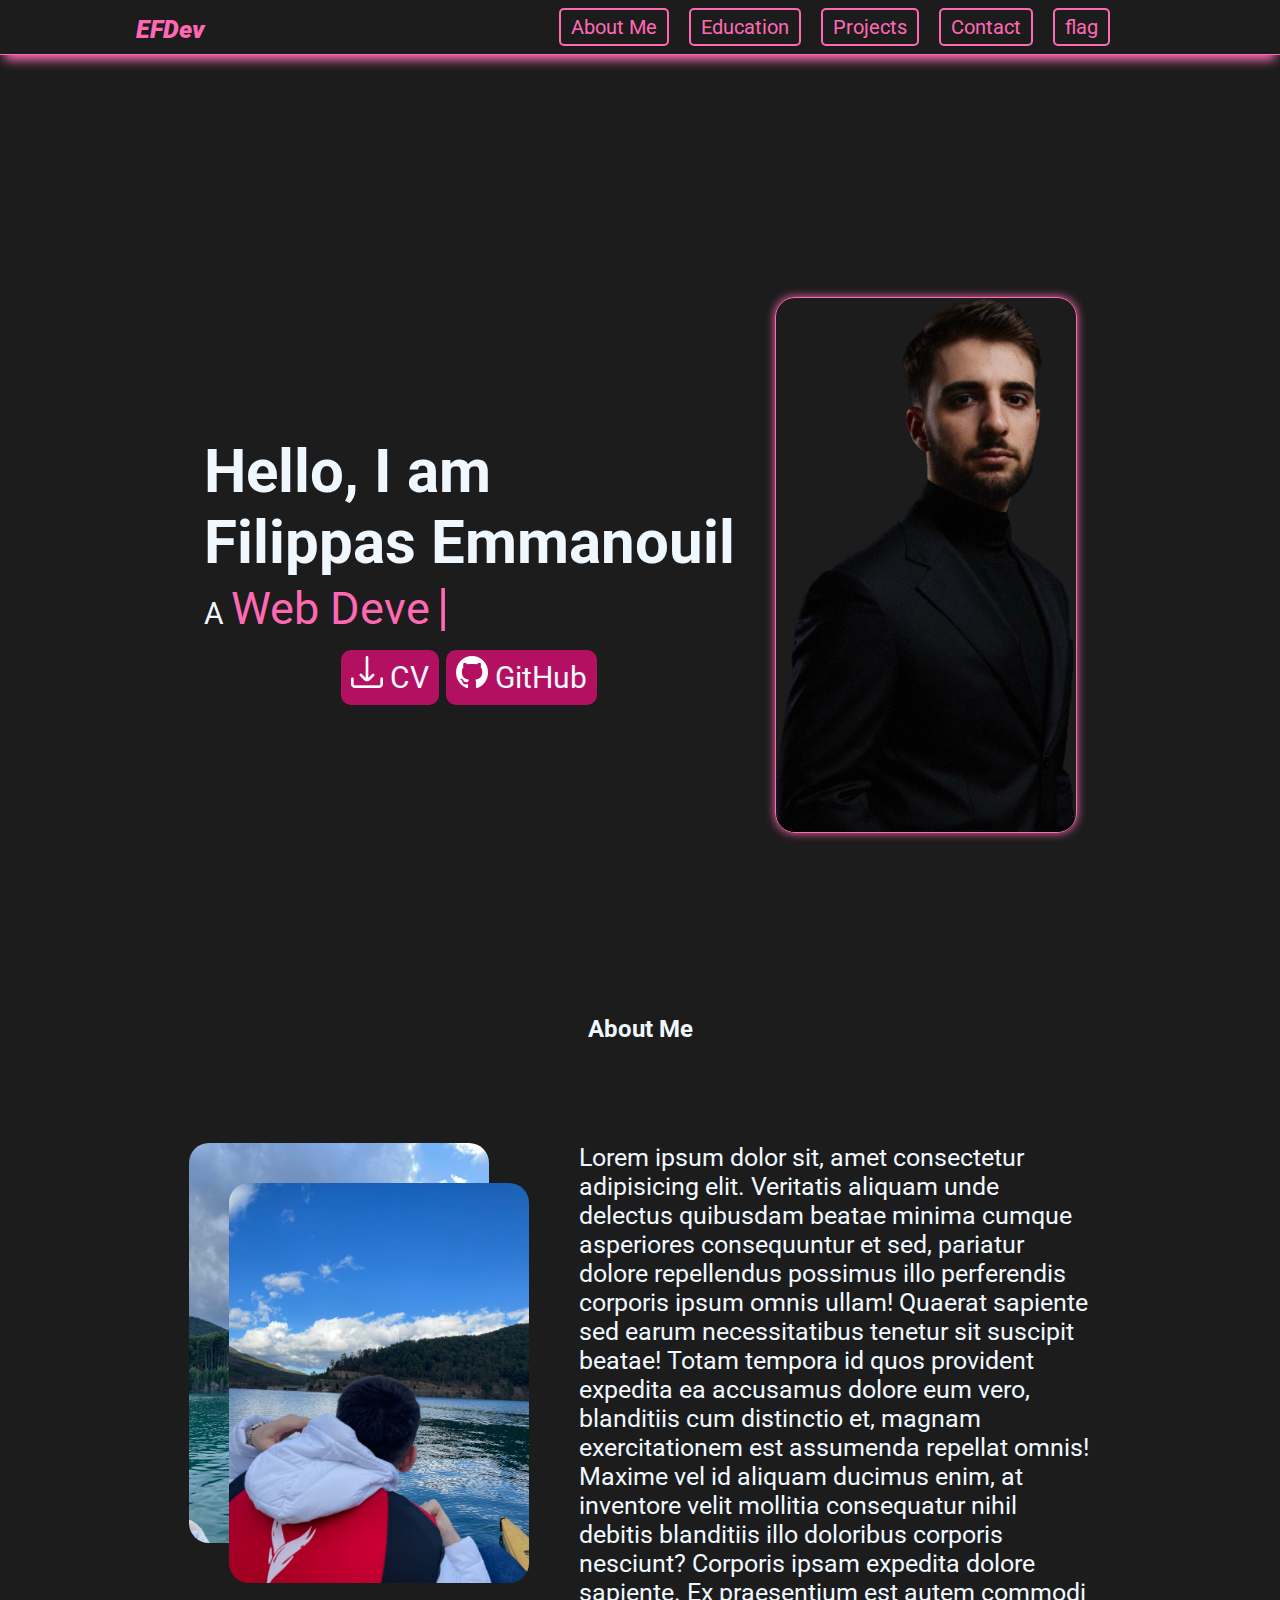
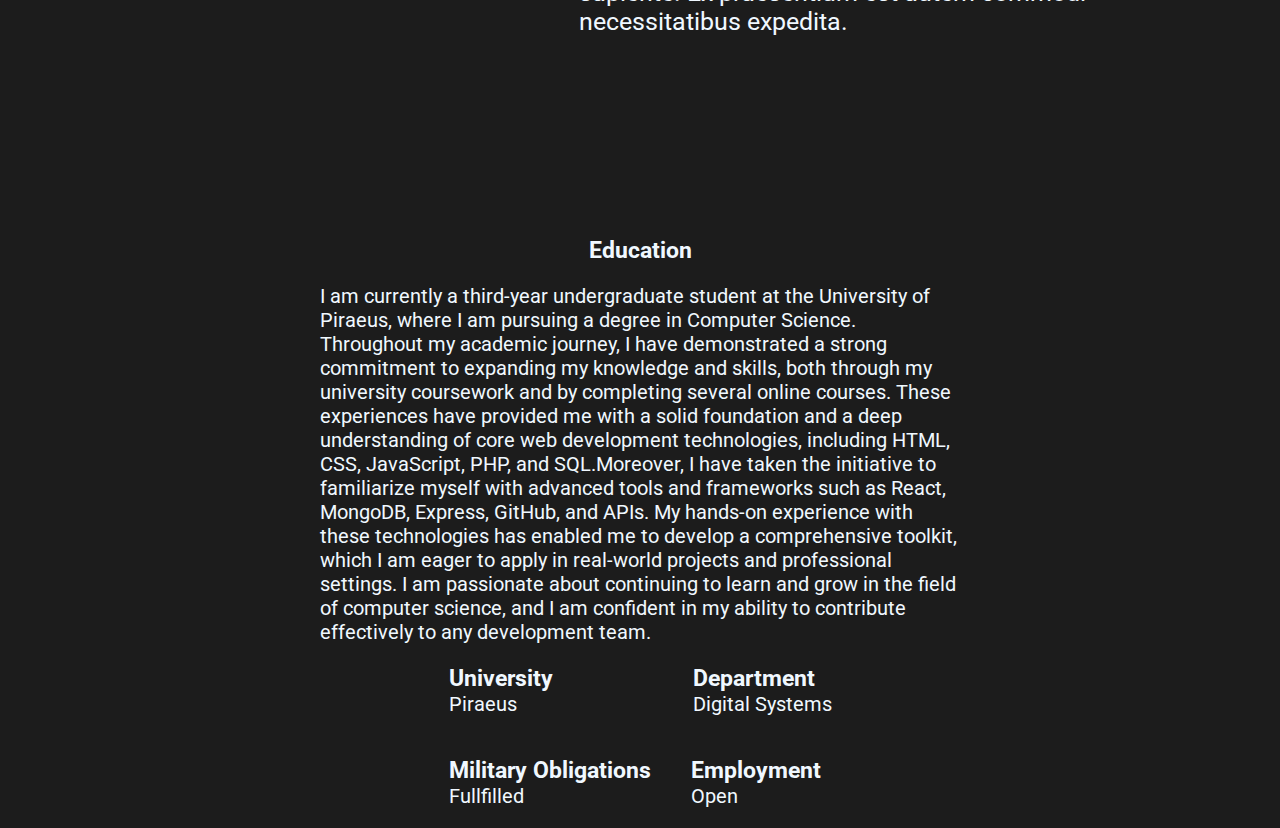
==== home.html @ 48829314 "Education area added" ====
<!DOCTYPE html>
<html lang="en">
<head>
    <meta charset="UTF-8">
    <meta name="viewport" content="width=device-width, initial-scale=1.0">
    <link rel="stylesheet" href="styles.css">
    <link rel="stylesheet" href="mediaqueries.css">
    <title>Document</title>
    <link rel="preconnect" href="https://fonts.googleapis.com">
    <link rel="preconnect" href="https://fonts.gstatic.com" crossorigin>
    <link href="https://fonts.googleapis.com/css2?family=Roboto:ital,wght@0,100;0,300;0,400;0,500;0,700;0,900;1,100;1,300;1,400;1,500;1,700;1,900&display=swap" rel="stylesheet">
  
</head>
<body>
    <nav>
        <div class="desktopNav">
            <div class="logo">
                <a href=""><i>EFDev</i></a>
            </div>
            <div class="navLinks">
                <ul>
                    <li><a href="">About Me</a></li>
                    <li><a href="">Education</a></li>
                    <li><a href="">Projects</a></li>
                    <li><a href="">Contact</a></li>
                    <li><a href="">flag</a></li>
                </ul>
            </div>
        </div>
    </nav>

    <div class="hero">
        <div class="heroContainer">
            <div class="heroText">
                <div class="herotypwritter">
                    <div class="typewriterContainer">
                        <h1>
                            <span id="greet">Hello, I am</span><br>
                            <span id="lastName">Filippas Emmanouil</span>
                        </h1>
                        <div class="typewriter">
                            <span id="fixed-letter">A </span><span id="text"></span>
                            <span id="cursor">|</span>
                        </div>
                    </div>

                    <div class="heroButtons">
                        <a class="hoverlink" href=""><span id="set"><img src="Assets/download.png" alt=""> CV</span></a>
                        <a class="hoverlink" href=""><span id="set"><img id="git" src="Assets/github.256x249.png" alt=""> GitHub</span></a>
                   </div>
                     
                </div>
            </div>
            <img id="heroImage" src="Assets/test.png" alt="">
        </div>
    </div>

    <div class="about">
        <div class="aboutContainer">
            <h2>About Me</h2>
            <div class="aboutContent">
                <div class="aboutImages">
                    <img id="background" src="Assets/background.JPEG" alt="">
                    <img id="profile" src="Assets/profilepic.JPEG" alt="">
                </div>
                <div class="aboutText">
                    <p id="abttxt">Lorem ipsum dolor sit, amet consectetur adipisicing elit. Veritatis aliquam unde delectus quibusdam beatae minima cumque asperiores consequuntur et sed, pariatur dolore repellendus possimus illo perferendis corporis ipsum omnis ullam!
                    Quaerat sapiente sed earum necessitatibus tenetur sit suscipit beatae! Totam tempora id quos provident expedita ea accusamus dolore eum vero, blanditiis cum distinctio et, magnam exercitationem est assumenda repellat omnis!
                    Maxime vel id aliquam ducimus enim, at inventore velit mollitia consequatur nihil debitis blanditiis illo doloribus corporis nesciunt? Corporis ipsam expedita dolore sapiente. Ex praesentium est autem commodi necessitatibus expedita.</p>
                </div>
            </div>
            
        </div>
    </div>

    <div class="education">
        
        <div class="educationWrapper">
            <h3>Education</h3>
            <div class="educationText">
                <p>I am currently a third-year undergraduate student at the University of Piraeus, where I am pursuing a degree in Computer Science. Throughout my academic journey, I have demonstrated a strong commitment to expanding my knowledge and skills, both through my university coursework and by completing several online courses. These experiences have provided me with a solid foundation and a deep understanding of core web development technologies, including HTML, CSS, JavaScript, PHP, and SQL.Moreover, I have taken the initiative to familiarize myself with advanced tools and frameworks such as React, MongoDB, Express, GitHub, and APIs. My hands-on experience with these technologies has enabled me to develop a comprehensive toolkit, which I am eager to apply in real-world projects and professional settings. I am passionate about continuing to learn and grow in the field of computer science, and I am confident in my ability to contribute effectively to any development team.</p>
            </div>
            <div class="educationTldr">
                <div class="row">
                    <div class="eduBox uniBox"><h3>University</h3><p>Piraeus</p></div>
                    <div class="eduBox"><h3>Department</h3><p>Digital Systems</p></div>
                </div>
                <div class="row">
                    <div class="eduBox"><h3>Military Obligations</h3><p>Fullfilled</p></div>
                    <div class="eduBox"><h3>Employment</h3><p>Open</p></div>
                </div>
            </div>
        </div>
    </div>

    <script src="script.js"></script>
</body>
</html>
---- styles.css ----
* {
    margin: 0;
    padding: 0;
}

html {
    scroll-behavior: smooth;
    overflow-x: hidden
}

body{
    font-family: "Roboto", sans-serif;
    background-color: #1C1C1C    ;
    
}


.desktopNav{
    display: flex;
    padding: 10px;
    margin-top: 5px;
    border-bottom: solid 1px #FF69B4;
    box-shadow: 0 10px 10px -5px #FF69B4;
}

.logo{
    margin-left: 10%;
}
.logo a {
    color: #FF69B4;
    font-size: 25px;
    font-weight: 900;
}

.navLinks{
    margin-left: auto;
    margin-right: 150px;
}
.navLinks ul {
    display: flex;
    flex-direction: row;
    list-style-type: none   ;
}

a {
    text-decoration: none;
}

.navLinks ul li a {
    background: none;
    border: 2px solid #FF69B4;
    margin: 10px;
    padding: 5px 10px;
    cursor: pointer;
    transition: color 0.4s linear;
    position: relative;
    color: #FF69B4;
    font-size: 20px;
    border-radius: 5px;
}

.navLinks ul li a:hover {
    color: #1C1C1C ;
}

.navLinks ul li a::before {
    content: "";
    position: absolute;
    left: 0;
    top: 0;
    width: 100%;
    height: 100%;
    background: #FF69B4 ;
    z-index: -1;
    transition: transform 0.5s;
    transform-origin: 0 0;
    transition-timing-function: cubic-bezier(0.5, 1.6,0.4,0.7);
}


.navLinks ul li a::before{
    transform: scaleX(0);
}

.navLinks ul li a:hover::before{
    transform: scaleX(1);
}

#logo {
    width: 50px;
}


.heroText{
    display: flex;
    flex-wrap: wrap;
}

#text{
    color: #FF69B4;
    font-size: 45px;
}

.herotypwritter{
    color: aliceblue;
    font-size: 30px;
    display: flex;
    flex-direction: column;
    justify-content: center;
    align-items: center;
    flex-wrap: flex;
}

#cursor {
    display: inline-block;
    width: 10px;
    color: #FF69B4;
    font-size: 50px;
    animation: blink 1s step-end infinite;
}

@keyframes blink {
    from, to {
        visibility: visible;
    }
    50% {
        visibility: hidden;
    }
}

.hero{
    width: 100%;
    display: flex;
    flex-wrap: wrap;
    align-items: center;
    justify-content: center;
    margin-top: 60px;
    min-height: 100vh;
}

.heroContainer{
    display: flex;
    align-items: center;
    justify-content: center;
    
}

#heroImage{
    width: 20%;
    margin-left: 40px;
    border: 1px solid #FF69B4;
    border-radius: 20px;
    box-shadow: 0px 0px 10px #FF69B4;
    min-width: 300px;
}


.heroButtons{
    margin-top: 20px;
}

.hoverlink {
    background-color: #b41062;
    color: aliceblue;
    padding: 10px;
    border-radius: 10px;
    transition: all 0.7s ease;
}

.hoverlink:hover{
    background-color: #b94780;
}




#git {
    width: 32px;
}


.aboutImages img{
    width: 300px;
    border-radius: 20px;
}

.aboutImages{
    position: relative;
    float: left;
    width: 350px;
}

#background{
    position: absolute;
}

#profile{
    position: absolute;   
    top: 40px;
    left: 40px;
}

.about{
    margin-bottom: 200px;
}

.aboutContainer{
    display: flex;
    flex-direction: column;
    justify-content: center;
    align-items: center;
    color: aliceblue;
}

.aboutContent{
    display: flex;
    flex-wrap: wrap;
    justify-content: center;
    margin-top: 100px;
}

.aboutText{
    width: 40%;
    margin-left: 40px;
}

#abttxt {
    font-size: 25px;
}

.education {
    display: flex;
    justify-content: center;
    align-items: center;
}
.educationWrapper {
    display: flex;
    justify-content: center;
    align-items: center;
    flex-direction: column;
    width: 50%;
    font-size: 20px;
    color: aliceblue;
}

.educationTldr{
    
}

.row {
    display: flex;
    
}

.eduBox {
    margin: 20px;
}

.uniBox{
    margin-right: 120px;
}
.educationText{
    margin-top: 20px;
}
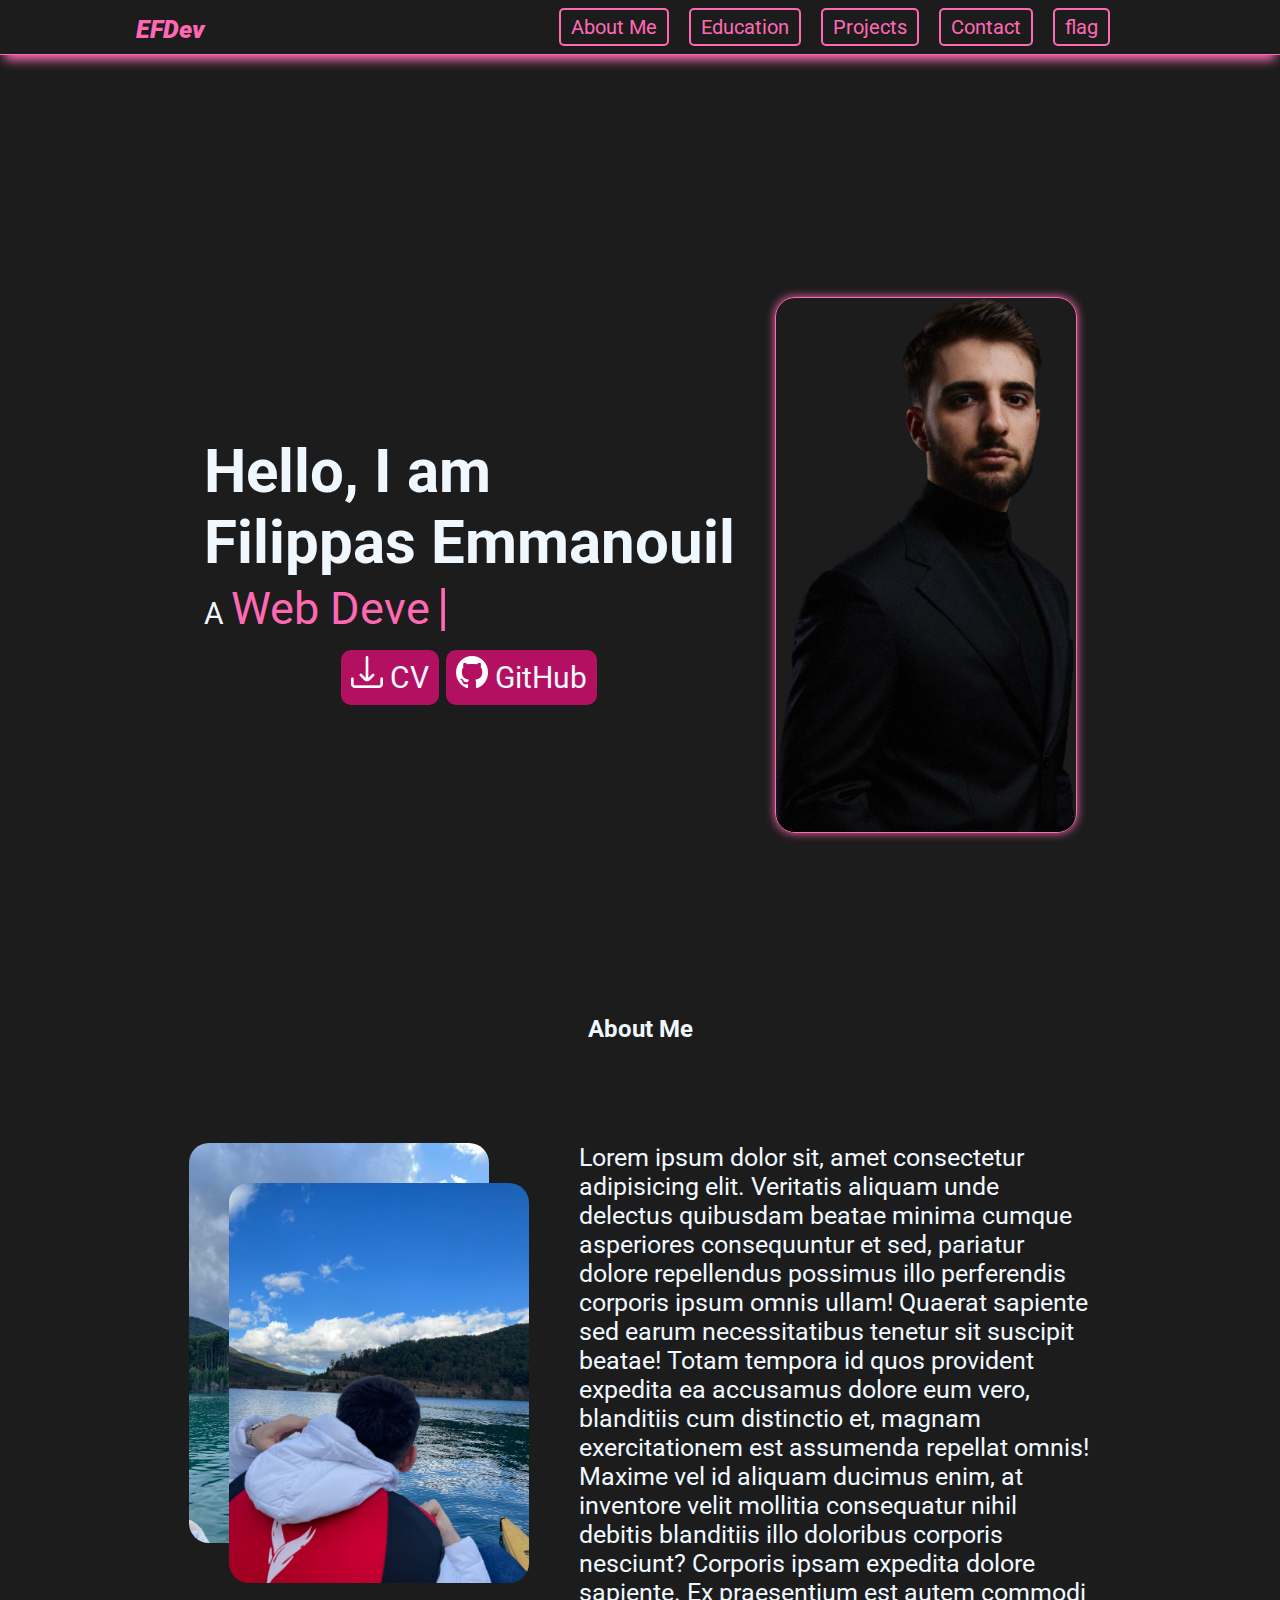
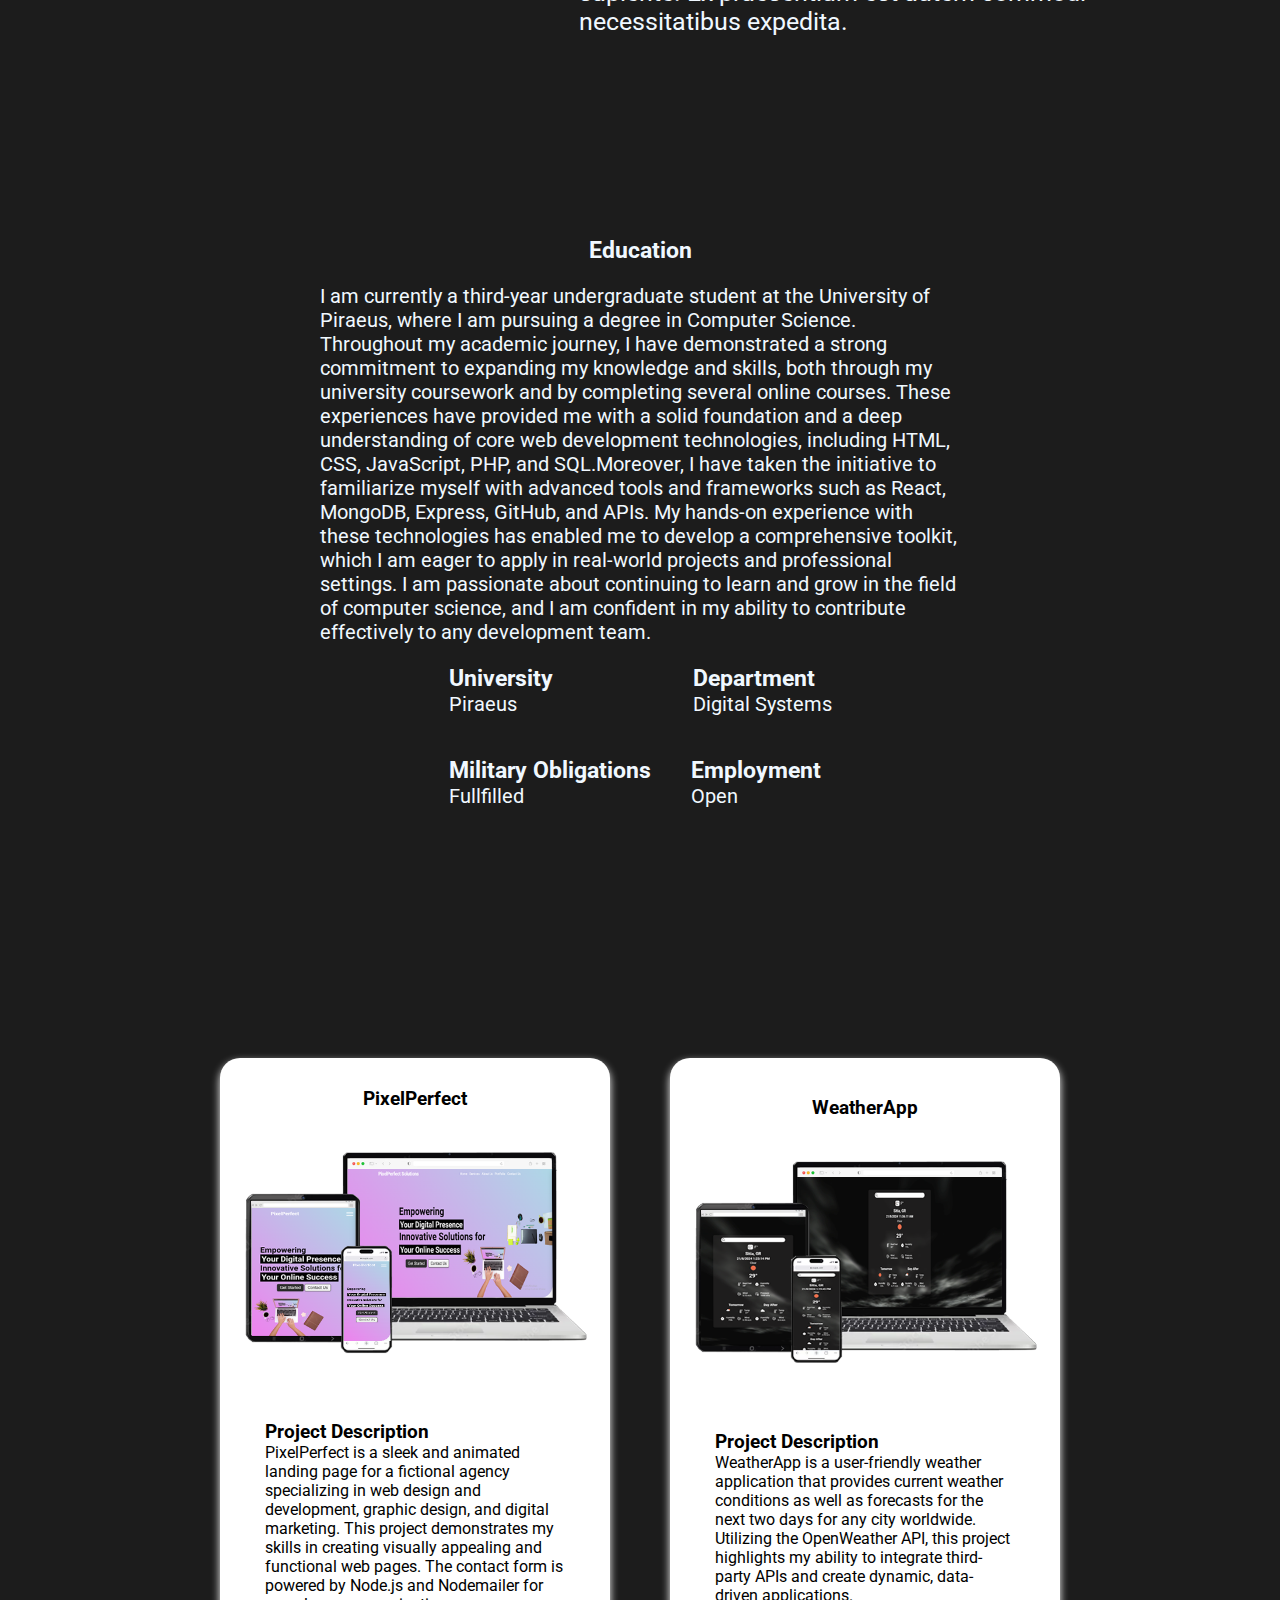
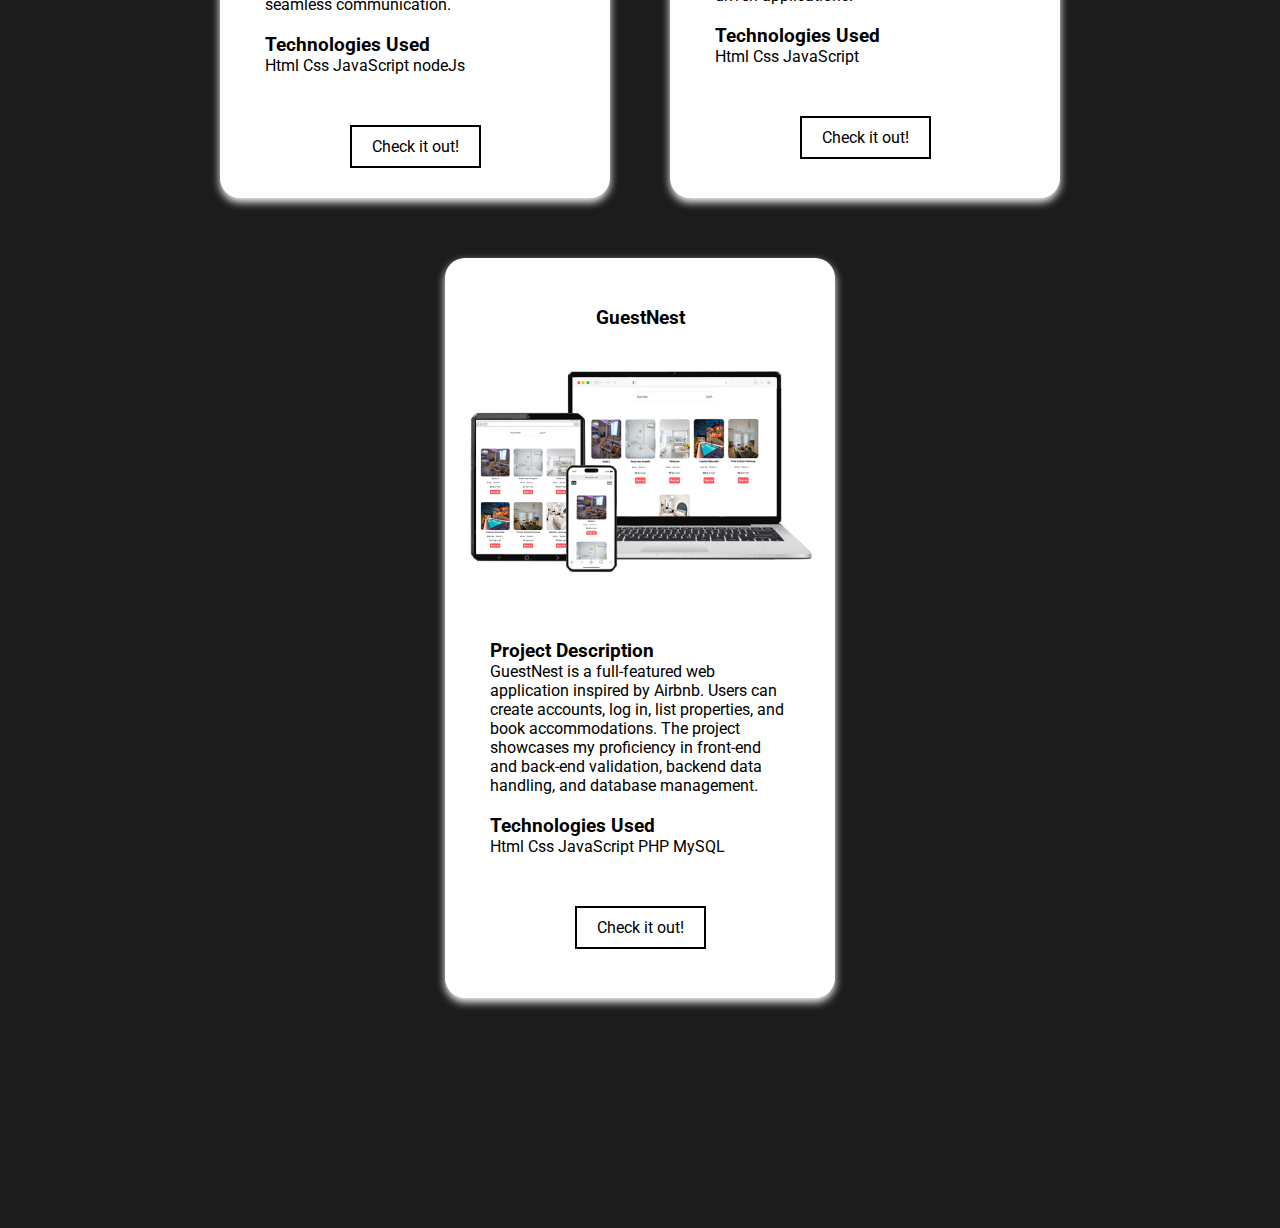
==== commit 73cd87e6: "Project Images added" ====
--- a/home.html
+++ b/home.html
@@ -93,6 +93,55 @@
         </div>
     </div>
 
+    <div class="projects">
+        <div class="projectsWrapper">
+            <div class="projectsBoxes">
+                <div class="projBox">
+                    <h3>PixelPerfect</h3>
+                    <img src="Assets/pixelPerfectTemp.png" alt="">
+                    <div class="projectsDescription">
+                        <div class="projDesc">
+                            <h3>Project Description</h3>
+                            <p>PixelPerfect is a sleek and animated landing page for a fictional agency specializing in web design and development, graphic design, and digital marketing. This project demonstrates my skills in creating visually appealing and functional web pages. The contact form is powered by Node.js and Nodemailer for seamless communication.</p></div>
+                        <div class="projTech">
+                            <h3>Technologies Used</h3>
+                            <p>Html Css JavaScript nodeJs</p>
+                        </div>
+                    </div>
+                    <a class="projectButton" href="">Check it out!</a>
+                </div>
+                <div class="projBox">
+                    <h3>WeatherApp</h3>
+                    <img src="Assets/weatherAppTemp.png" alt="">
+                    <div class="projectsDescription">
+                        <div class="projDesc">
+                            <h3>Project Description</h3>
+                            <p>WeatherApp is a user-friendly weather application that provides current weather conditions as well as forecasts for the next two days for any city worldwide. Utilizing the OpenWeather API, this project highlights my ability to integrate third-party APIs and create dynamic, data-driven applications.</p></div>
+                        <div class="projTech">
+                            <h3>Technologies Used</h3>
+                            <p>Html Css JavaScript</p>
+                        </div>
+                    </div>
+                    <a class="projectButton" href="">Check it out!</a>
+                </div>
+                <div class="projBox">
+                    <h3>GuestNest</h3>
+                    <img src="Assets/guestNestMockup.png" alt="">
+                    <div class="projectsDescription">
+                        <div class="projDesc">
+                            <h3>Project Description</h3>
+                            <p>GuestNest is a full-featured web application inspired by Airbnb. Users can create accounts, log in, list properties, and book accommodations. The project showcases my proficiency in front-end and back-end validation, backend data handling, and database management.</p></div>
+                        <div class="projTech">
+                            <h3>Technologies Used</h3>
+                            <p>Html Css JavaScript PHP MySQL</p>
+                        </div>
+                    </div>
+                    <a class="projectButton" href="http://filippas.works/index.php">Check it out!</a>
+                </div>
+            </div>
+        </div>
+    </div>
+
     <script src="script.js"></script>
 </body>
 </html>
--- a/styles.css
+++ b/styles.css
@@ -249,7 +249,7 @@
 
 .row {
     display: flex;
-    
+    flex-wrap: wrap;
 }
 
 .eduBox {
@@ -261,4 +261,77 @@
 }
 .educationText{
     margin-top: 20px;
-}+}
+
+.projects{
+    margin: 200px 0;
+}
+
+.projectsBoxes{
+    display: flex;
+    justify-content: center;
+    align-items: center;
+    flex-wrap: wrap;
+}
+
+.projBox img{
+    width: 350px;
+}
+
+.projBox {
+    display: flex;
+    flex-direction: column;
+    justify-content: center;
+    align-items: center;
+    margin: 30px;
+    padding: 20px;
+    background-color: white;
+    border-radius: 20px;
+    box-shadow: 0px 4px 8px 0px white;
+    min-height: 700px;
+}
+
+.projDesc{
+    margin: 20px 0;
+    width: 300px;
+}
+.projTech{
+    margin: 20px 0;
+    margin-bottom: 50px;
+}
+
+
+.projectButton {
+    position: relative;
+    display: inline-block;
+    padding: 10px 20px;
+    color: #000; 
+    background-color: transparent; 
+    border: 2px solid #000; 
+    overflow: hidden;
+    text-decoration: none;
+    transition: color 0.4s ease-out;
+    z-index: 0; 
+}
+
+.projectButton::before {
+    content: '';
+    position: absolute;
+    top: 0;
+    left: 0;
+    width: 100%;
+    height: 100%;
+    background-color: #000; 
+    z-index: -1; 
+    transform: scaleX(0);
+    transform-origin: left;
+    transition: transform 0.4s ease-out;
+}
+
+.projectButton:hover {
+    color: #fff; 
+}
+
+.projectButton:hover::before {
+    transform: scaleX(1); 
+}
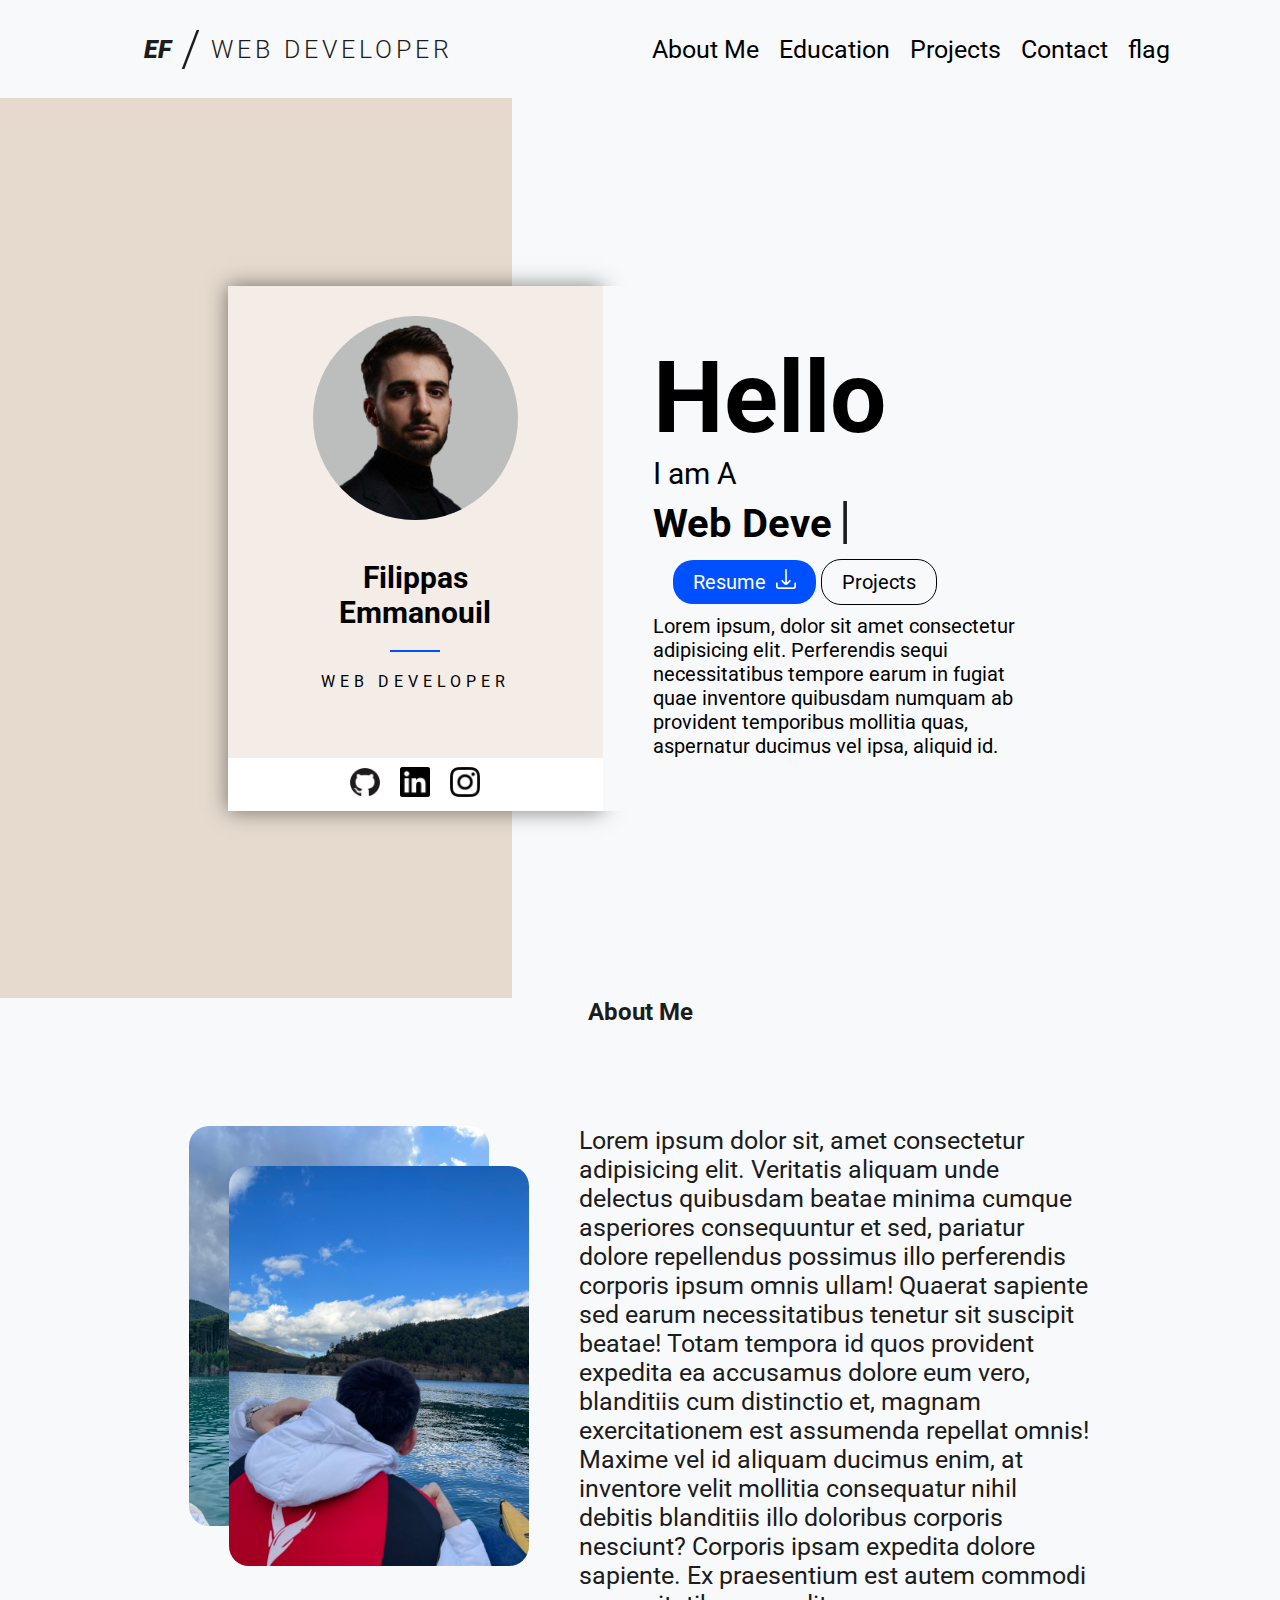
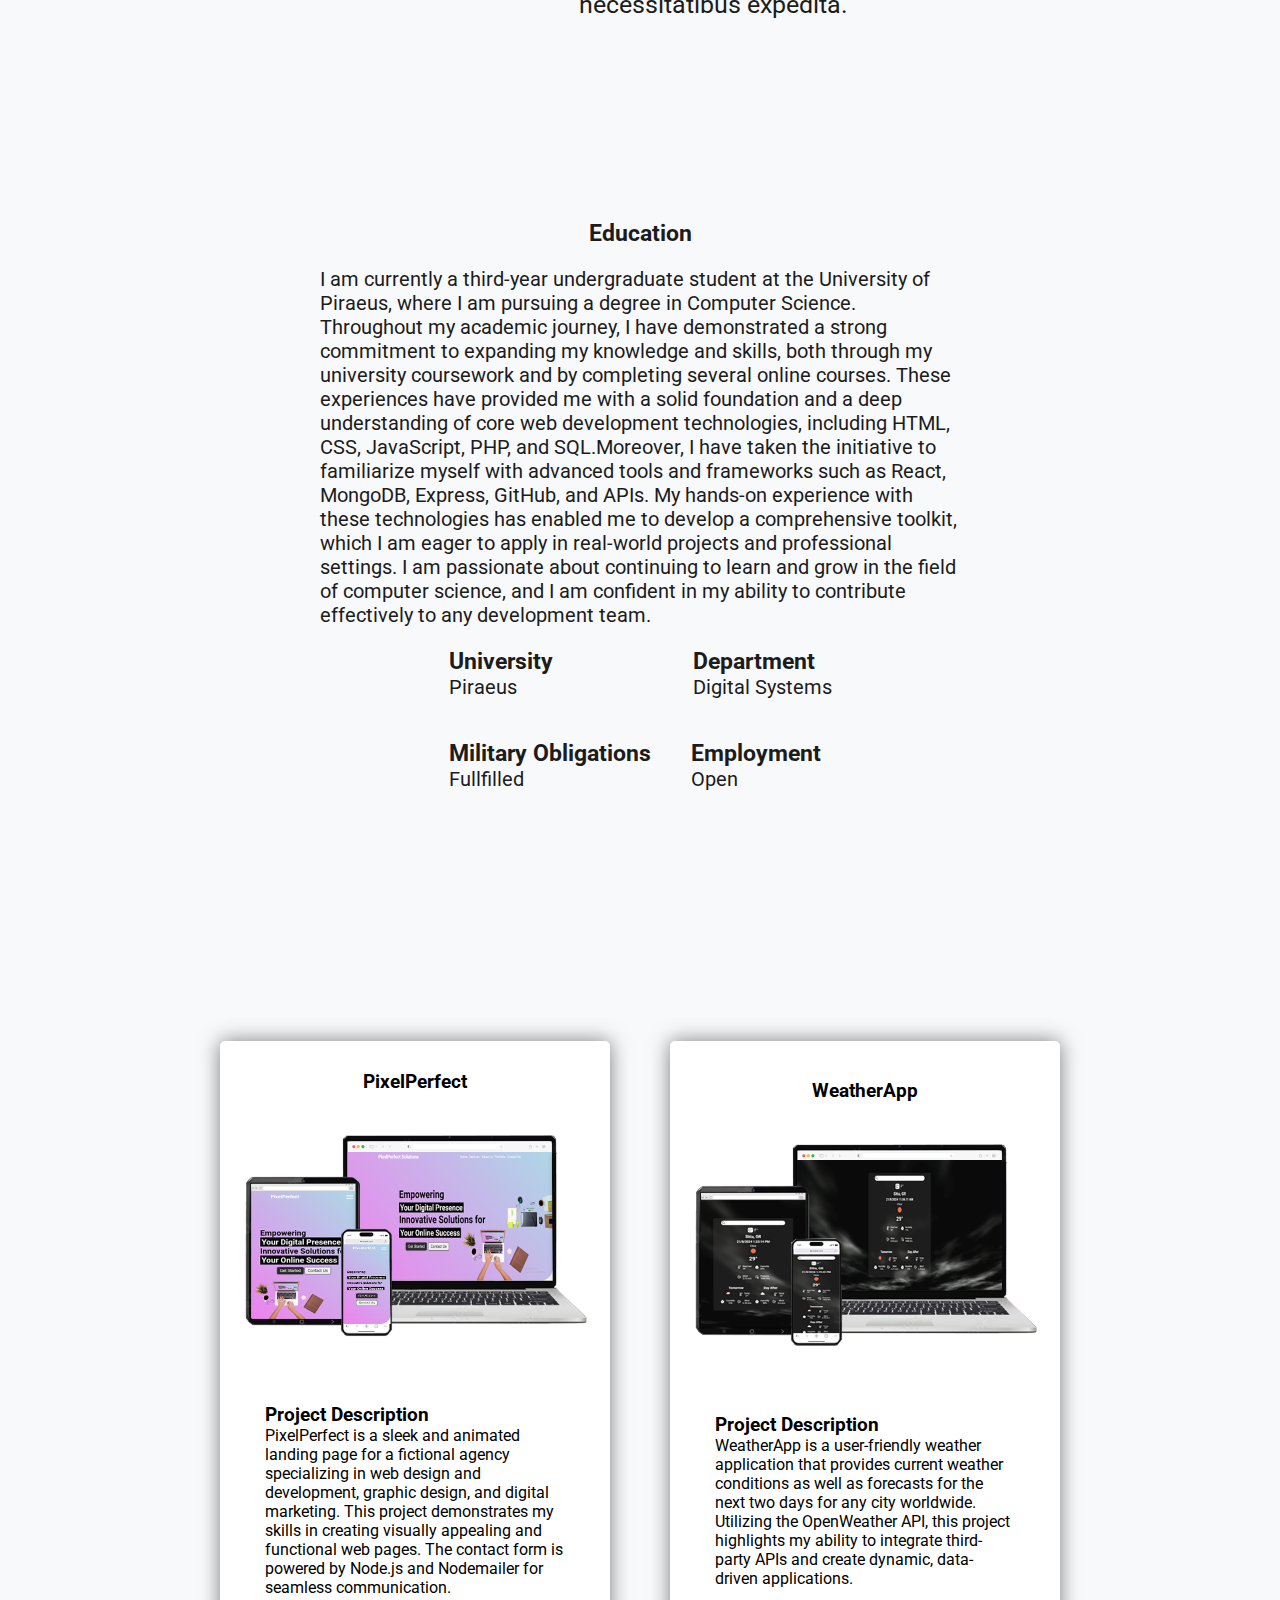
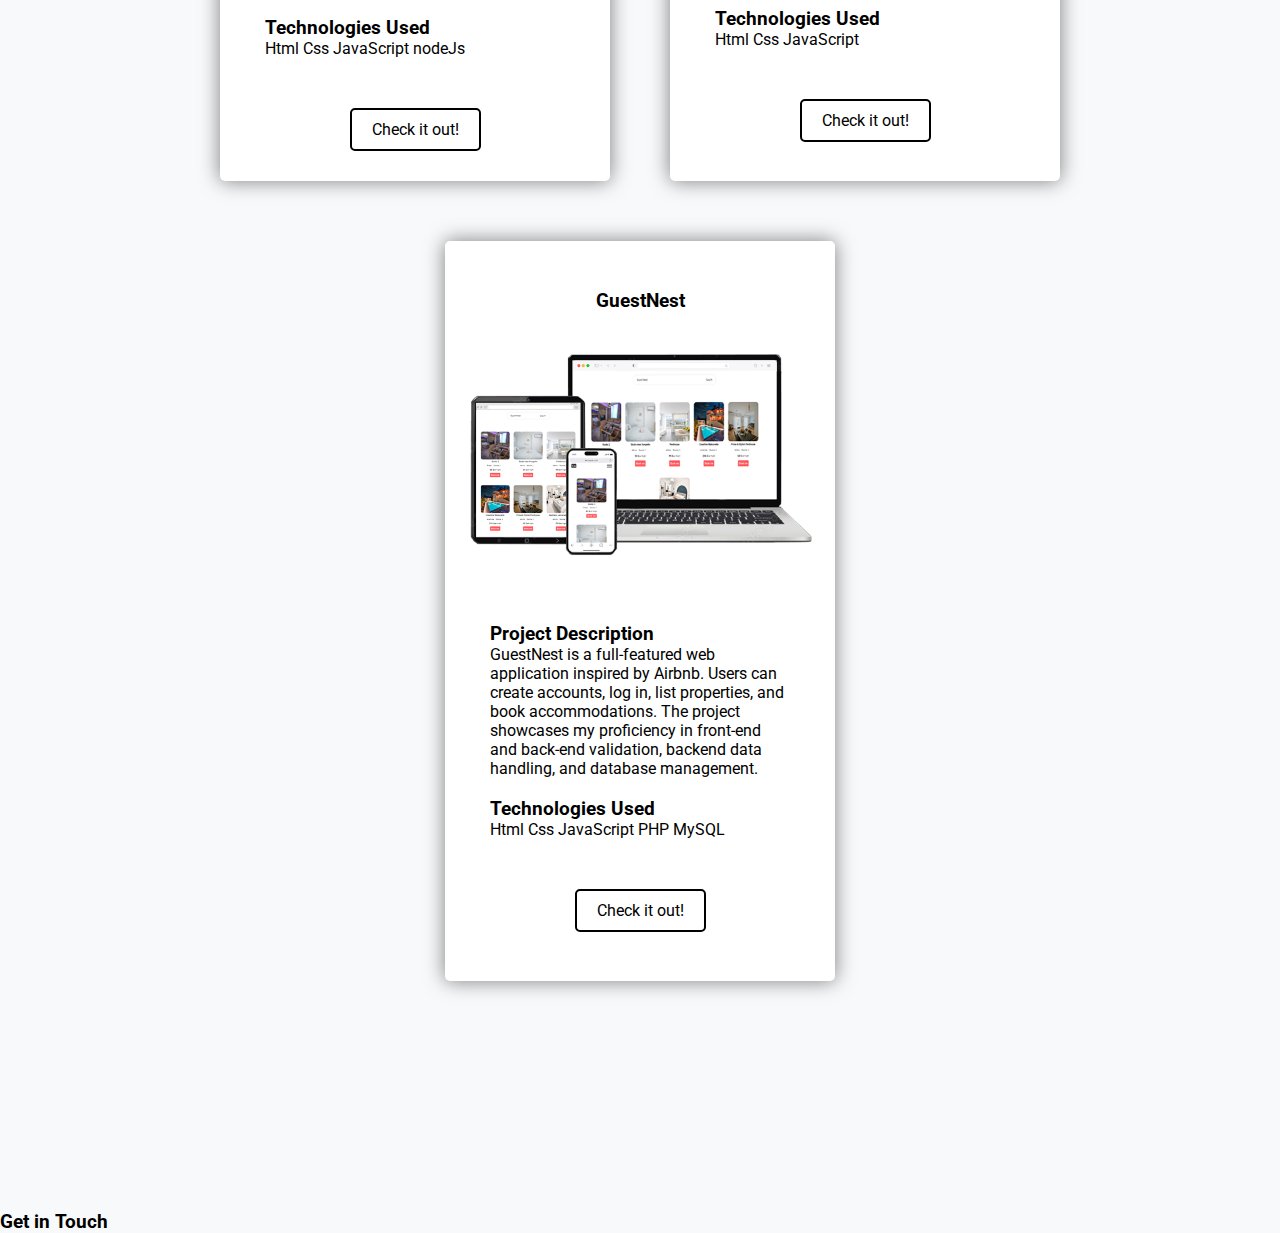
==== commit 28942cb2: "hero section redone" ====
--- a/home.html
+++ b/home.html
@@ -12,47 +12,57 @@
   
 </head>
 <body>
-    <nav>
+    <nav id="nav">
         <div class="desktopNav">
             <div class="logo">
-                <a href=""><i>EFDev</i></a>
-            </div>
-            <div class="navLinks">
-                <ul>
-                    <li><a href="">About Me</a></li>
-                    <li><a href="">Education</a></li>
-                    <li><a href="">Projects</a></li>
-                    <li><a href="">Contact</a></li>
-                    <li><a href="">flag</a></li>
-                </ul>
+                <a href=""><i>EF</i> <span id="slash">/</span> <SPAN id="subTitle">WEB DEVELOPER</SPAN></a>
+                <div class="navLinks">
+                    <ul>
+                        <li><a href="">About Me</a></li>
+                        <li><a href="">Education</a></li>
+                        <li><a href="">Projects</a></li>
+                        <li><a href="">Contact</a></li>
+                        <li><a href="">flag</a></li>
+                    </ul>
+                </div>
             </div>
         </div>
     </nav>
 
     <div class="hero">
-        <div class="heroContainer">
-            <div class="heroText">
-                <div class="herotypwritter">
-                    <div class="typewriterContainer">
-                        <h1>
-                            <span id="greet">Hello, I am</span><br>
-                            <span id="lastName">Filippas Emmanouil</span>
-                        </h1>
-                        <div class="typewriter">
-                            <span id="fixed-letter">A </span><span id="text"></span>
-                            <span id="cursor">|</span>
+        <div class="heroWrapper">
+            <div class="heroCard">
+                <div class="heroIntro">
+                    <img src="Assets/test.png" alt="">
+                    <h3>Filippas <br>Emmanouil</h3>
+                    <span id="line"></span>
+                    <p>WEB DEVELOPER</p>
+                    <div class="socials">
+                        <a href=""><img id="socialImg" src="Assets/github.256x244.png" alt=""></a>
+                        <a href=""><img id="socialImg" src="Assets/social-linkedin.256x256.png" alt=""></a>
+                        <a href=""><img id="socialImg" src="Assets/instagram-fill.256x256.png" alt=""></a>
+                    </div>
+                </div>
+                <div class="heroMain">
+                    <h1>Hello</h1>
+                    <div class="herotypwritter">
+                        <div class="typewriterContainer">
+                            <div class="typewriter">
+                                <span>I am A</span>
+                                <br>
+                                <span id="text"></span>
+                                <span id="cursor">|</span>
+                            </div>
+                            <div class="heroBtn">
+                                <a href="">Resume <img src="Assets/download.png" alt=""></a>
+                                <a href="">Projects</a>
+                            </div>
+                            <p>Lorem ipsum, dolor sit amet consectetur adipisicing elit. Perferendis sequi necessitatibus tempore earum in fugiat quae inventore quibusdam numquam ab provident temporibus mollitia quas, aspernatur ducimus vel ipsa, aliquid id.</p>
                         </div>
-                    </div>
-
-                    <div class="heroButtons">
-                        <a class="hoverlink" href=""><span id="set"><img src="Assets/download.png" alt=""> CV</span></a>
-                        <a class="hoverlink" href=""><span id="set"><img id="git" src="Assets/github.256x249.png" alt=""> GitHub</span></a>
-                   </div>
-                     
                 </div>
             </div>
-            <img id="heroImage" src="Assets/test.png" alt="">
         </div>
+    </div>
     </div>
 
     <div class="about">
@@ -142,6 +152,20 @@
         </div>
     </div>
 
+    <div class="contact">
+        <div class="contactWrapper">
+            <div class="contactArea">
+                <h3>Get in Touch</h3>
+                <form action="">
+
+                </form>
+
+                <div class="contactInfo"></div>
+            </div>
+        </div>
+    </div>
+
+
     <script src="script.js"></script>
 </body>
 </html>
--- a/styles.css
+++ b/styles.css
@@ -10,111 +10,233 @@
 
 body{
     font-family: "Roboto", sans-serif;
-    background-color: #1C1C1C    ;
-    
-}
-
+    background-color:  #f8f9fa;
+    
+}
+
+
+#slash{
+    font-size: 50px;
+    margin: 0 10px;
+    font-weight: 300;
+}
+
+#subTitle{
+    font-weight: 300;
+    letter-spacing: 4px;
+}
 
 .desktopNav{
     display: flex;
-    padding: 10px;
-    margin-top: 5px;
-    border-bottom: solid 1px #FF69B4;
-    box-shadow: 0 10px 10px -5px #FF69B4;
+    padding: 20px;
+    
+    box-shadow: 0px 2px 4px rgba(0, 0, 0, 0.1);
 }
 
 .logo{
     margin-left: 10%;
-}
+    display: flex;
+    width: 100%;
+}
+
+
 .logo a {
-    color: #FF69B4;
+    color: #1C1C1C;
     font-size: 25px;
     font-weight: 900;
-}
-
-.navLinks{
-    margin-left: auto;
-    margin-right: 150px;
-}
-.navLinks ul {
-    display: flex;
-    flex-direction: row;
-    list-style-type: none   ;
-}
+    display: flex;
+    align-items: center;
+}
+
+
 
 a {
     text-decoration: none;
 }
 
-.navLinks ul li a {
-    background: none;
-    border: 2px solid #FF69B4;
-    margin: 10px;
-    padding: 5px 10px;
-    cursor: pointer;
-    transition: color 0.4s linear;
+.navLinks{
+    display: flex;
+    align-items: center;
+    margin-left: auto;
+}
+
+.navLinks ul {
+    display: flex;
+    list-style-type: none;
+    margin-right: 70px;
+}
+
+.navLinks a {
     position: relative;
-    color: #FF69B4;
-    font-size: 20px;
-    border-radius: 5px;
-}
-
-.navLinks ul li a:hover {
-    color: #1C1C1C ;
-}
-
-.navLinks ul li a::before {
-    content: "";
+    text-decoration: none; 
+    color: black; 
+    margin-right: 20px;
+    font-size: 25px;
+    font-weight: 400;
+}
+
+.navLinks a::after {
+    content: ''; 
     position: absolute;
     left: 0;
-    top: 0;
-    width: 100%;
-    height: 100%;
-    background: #FF69B4 ;
-    z-index: -1;
-    transition: transform 0.5s;
-    transform-origin: 0 0;
-    transition-timing-function: cubic-bezier(0.5, 1.6,0.4,0.7);
-}
-
-
-.navLinks ul li a::before{
-    transform: scaleX(0);
-}
-
-.navLinks ul li a:hover::before{
-    transform: scaleX(1);
-}
+    bottom: 0;
+    width: 0; 
+    height: 2px; 
+    background-color: black; 
+    transition: width 0.3s ease-out; 
+    
+}
+
+.navLinks a:hover::after {
+    width: 100%; 
+    
+}
+
 
 #logo {
     width: 50px;
 }
 
-
-.heroText{
-    display: flex;
-    flex-wrap: wrap;
-}
-
+.heroWrapper{
+    display: flex;
+    justify-content: center;
+    align-items: center;
+    background: linear-gradient(90deg, #e6dace 40%, #f8f9fa 40%);
+    min-height: 500px;
+    height: 100vh;
+}
+
+.heroCard{
+    display: flex;
+    width: 100%;
+    align-items: center;
+    justify-content: center;
+    
+}
+
+.heroIntro{
+    display: flex;
+    flex-direction: column;
+    justify-content: center;
+    align-items: center;
+    background-color:#f4ece6 ;
+    min-width: 300px;
+    width: 375px;
+    height: 525px;
+    box-shadow: 0 0 20px rgba(0, 0, 0, 0.5);
+}
+
+.heroIntro img{
+    width: 205px;
+    background-color: #bcbdbd;
+    border-radius: 200px;
+    margin-bottom: 40px;
+    margin-top: 30px;
+}
+.heroIntro h3{
+    font-size: 30px;
+    text-align: center;
+}
+
+.heroIntro p {
+    letter-spacing: 5px;
+}
+.heroMain{
+    display: flex;
+    flex-direction: column;
+    justify-content: center;
+    min-width: 300px;
+    padding-left: 50px;
+    z-index: 100;
+    height: 525px;
+    background-color: #f8f9fa;
+}
+
+.heroMain h1 {
+    font-size: 100px;
+}
+#socialImg{
+    all: unset;
+    width: 30px;
+    margin: 0 10px;
+    
+}
+
+.heroBtn{
+    margin: 20px;
+}
+
+.heroBtn img {
+    width: 20px;
+    margin-left: 5px ;
+}
+
+.heroBtn a {
+    color: #000;
+    padding: 10px 20px;
+    border-radius: 20px;
+    border: solid black 1px;
+    transition: all 0.4s ease;
+    
+}
+
+.heroBtn a:nth-child(1) {
+    color: #fff;
+    background-color: #0050ff;
+    border: none;
+    
+}
+.heroBtn a:nth-child(1):hover {
+    background-color: #246aff;
+}
+.heroBtn a:nth-child(2):hover{
+    background-color:#ced4da ;
+}
+
+.socials a {
+    transition: all 0.4s ease;
+}
+.socials a:hover{
+    scale: 1.3;
+}
+.socials{
+    margin-top: auto;
+    background-color: #ffffff;
+    width: 100%;
+    height: 53px;
+    display: flex;
+    justify-content: center;
+    align-items: center;
+}
+
+#line {
+    background-color: #0050ff;
+    width: 50px;
+    height: 2px;
+    margin:  20px 0px;
+}
+
+.typewriter{
+    font-size: 30px;
+    
+}
+
+.typewriterContainer p {
+    width: 400px;
+}
 #text{
-    color: #FF69B4;
-    font-size: 45px;
+    font-size: 40px;
+    font-weight: 700;
 }
 
 .herotypwritter{
-    color: aliceblue;
-    font-size: 30px;
-    display: flex;
-    flex-direction: column;
-    justify-content: center;
-    align-items: center;
-    flex-wrap: flex;
+    font-size: 20px;
 }
 
 #cursor {
     display: inline-block;
     width: 10px;
-    color: #FF69B4;
+    color: #1C1C1C;
     font-size: 50px;
     animation: blink 1s step-end infinite;
 }
@@ -127,58 +249,6 @@
         visibility: hidden;
     }
 }
-
-.hero{
-    width: 100%;
-    display: flex;
-    flex-wrap: wrap;
-    align-items: center;
-    justify-content: center;
-    margin-top: 60px;
-    min-height: 100vh;
-}
-
-.heroContainer{
-    display: flex;
-    align-items: center;
-    justify-content: center;
-    
-}
-
-#heroImage{
-    width: 20%;
-    margin-left: 40px;
-    border: 1px solid #FF69B4;
-    border-radius: 20px;
-    box-shadow: 0px 0px 10px #FF69B4;
-    min-width: 300px;
-}
-
-
-.heroButtons{
-    margin-top: 20px;
-}
-
-.hoverlink {
-    background-color: #b41062;
-    color: aliceblue;
-    padding: 10px;
-    border-radius: 10px;
-    transition: all 0.7s ease;
-}
-
-.hoverlink:hover{
-    background-color: #b94780;
-}
-
-
-
-
-#git {
-    width: 32px;
-}
-
-
 .aboutImages img{
     width: 300px;
     border-radius: 20px;
@@ -209,7 +279,7 @@
     flex-direction: column;
     justify-content: center;
     align-items: center;
-    color: aliceblue;
+    color: #1C1C1C;
 }
 
 .aboutContent{
@@ -240,12 +310,10 @@
     flex-direction: column;
     width: 50%;
     font-size: 20px;
-    color: aliceblue;
-}
-
-.educationTldr{
-    
-}
+    color:#1C1C1C;
+}
+
+
 
 .row {
     display: flex;
@@ -286,8 +354,8 @@
     margin: 30px;
     padding: 20px;
     background-color: white;
-    border-radius: 20px;
-    box-shadow: 0px 4px 8px 0px white;
+    border-radius: 5px;
+    box-shadow: 0 0 20px rgba(0, 0, 0, 0.5);
     min-height: 700px;
 }
 
@@ -312,6 +380,7 @@
     text-decoration: none;
     transition: color 0.4s ease-out;
     z-index: 0; 
+    border-radius: 5px;
 }
 
 .projectButton::before {
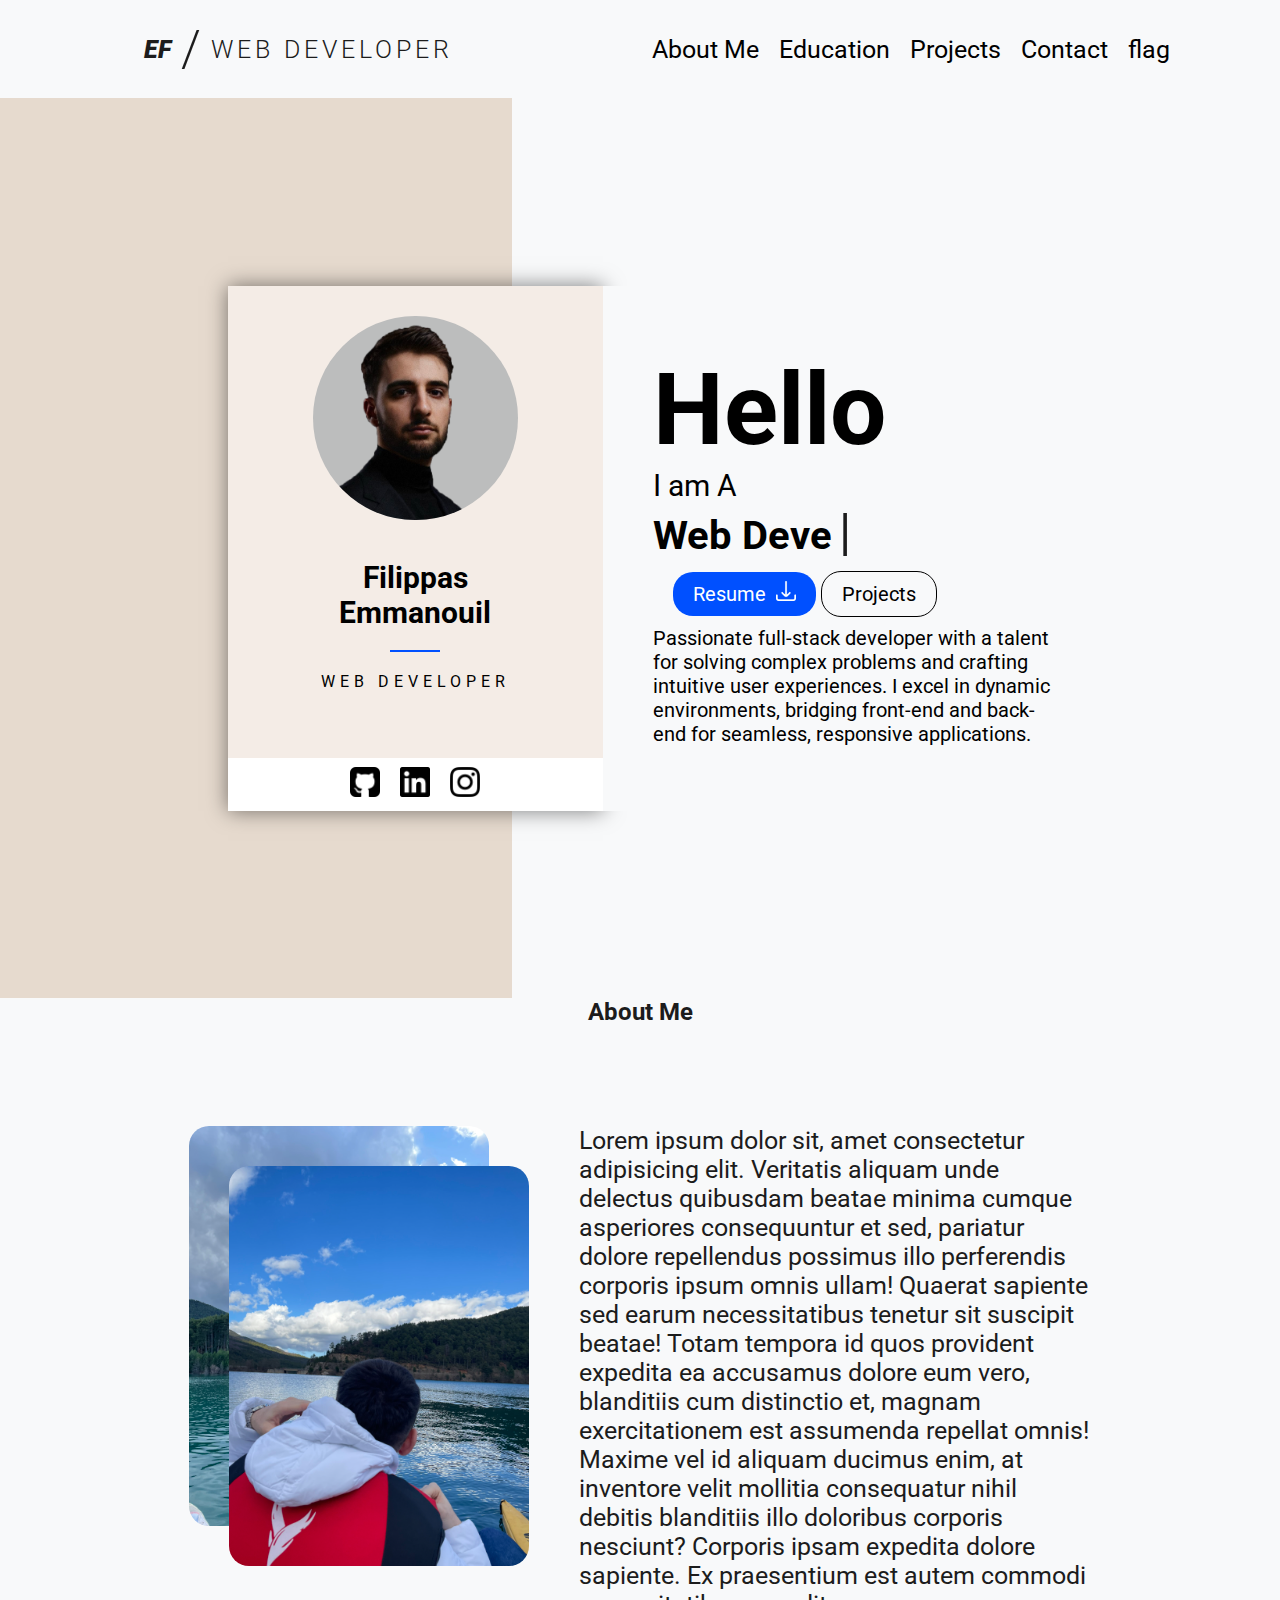
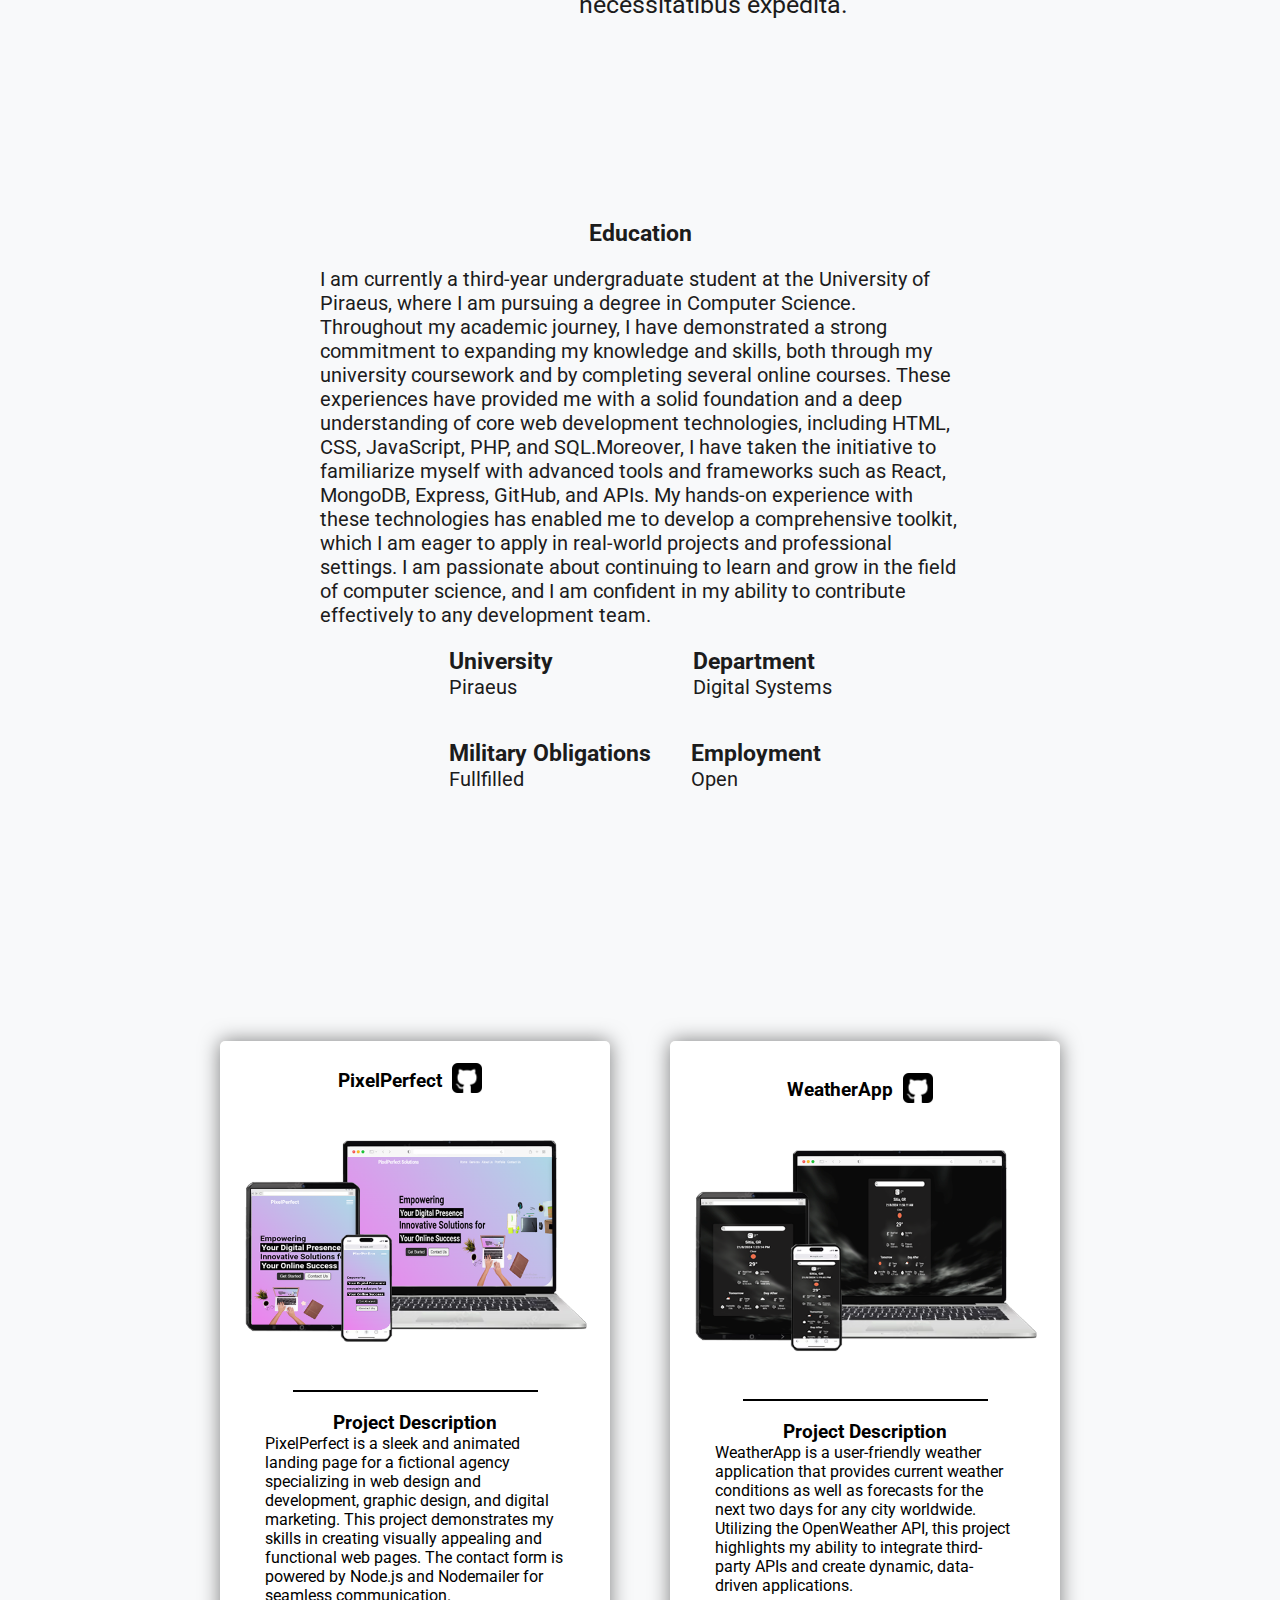
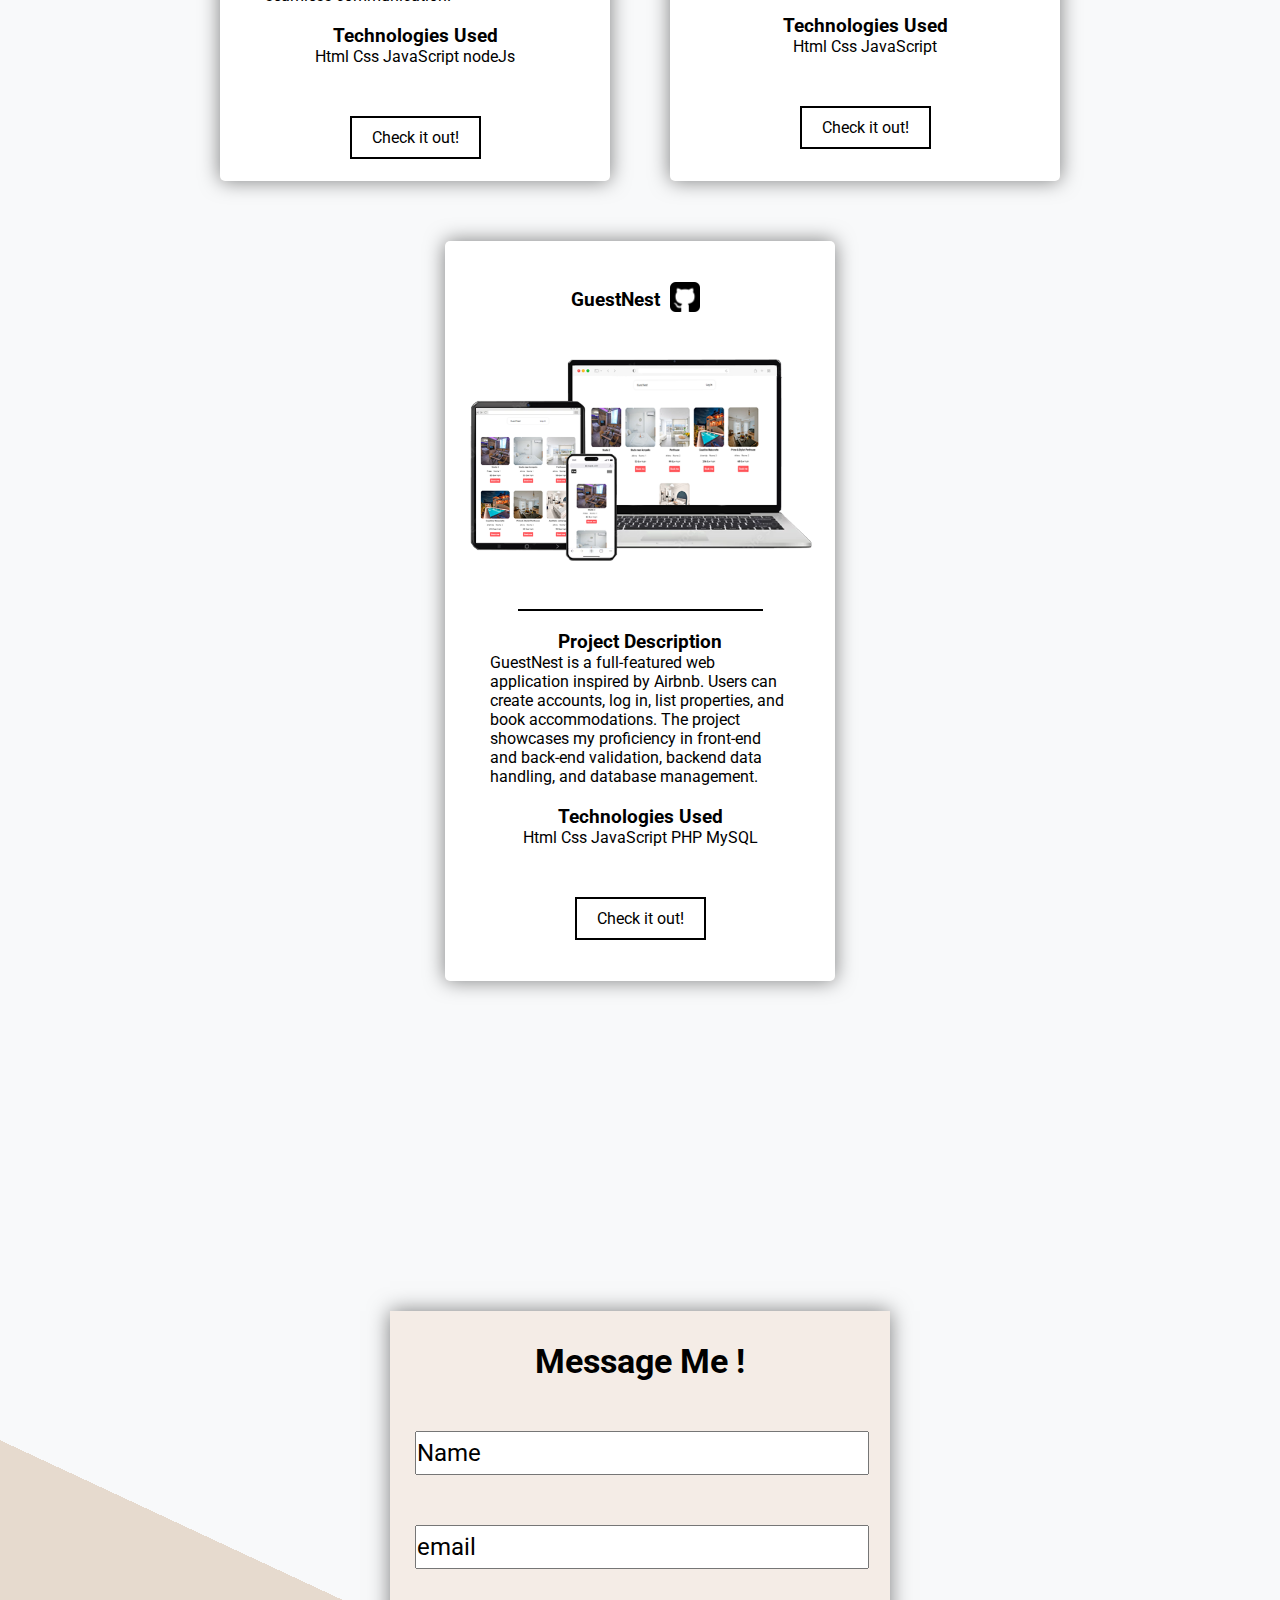
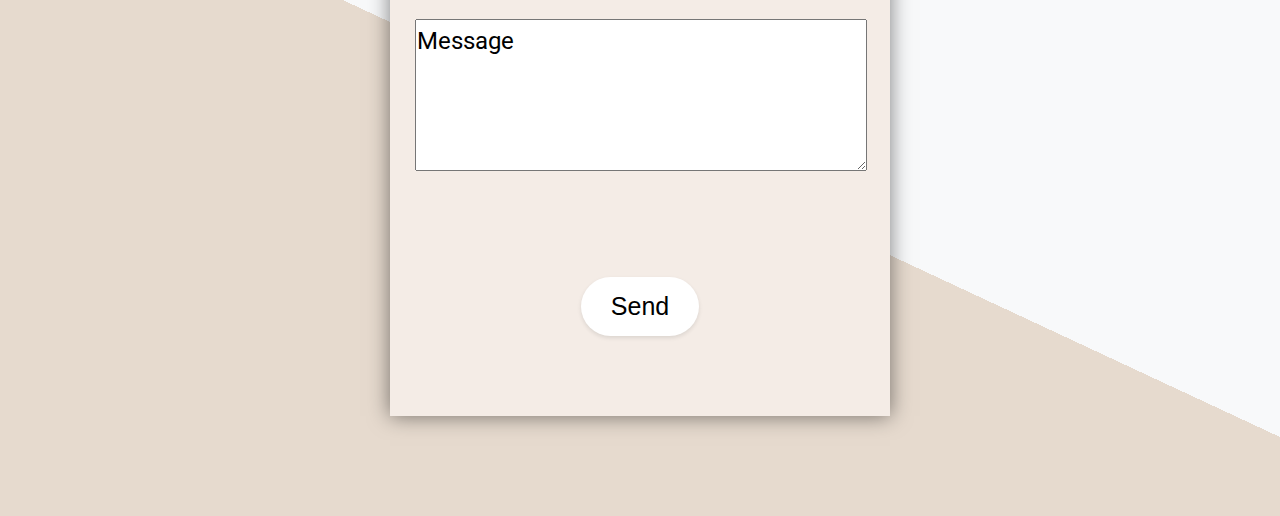
==== commit a51c6df0: "Contact area layout added" ====
--- a/home.html
+++ b/home.html
@@ -57,7 +57,7 @@
                                 <a href="">Resume <img src="Assets/download.png" alt=""></a>
                                 <a href="">Projects</a>
                             </div>
-                            <p>Lorem ipsum, dolor sit amet consectetur adipisicing elit. Perferendis sequi necessitatibus tempore earum in fugiat quae inventore quibusdam numquam ab provident temporibus mollitia quas, aspernatur ducimus vel ipsa, aliquid id.</p>
+                            <p>Passionate full-stack developer with a talent for solving complex problems and crafting intuitive user experiences. I excel in dynamic environments, bridging front-end and back-end for seamless, responsive applications.</p>
                         </div>
                 </div>
             </div>
@@ -107,8 +107,9 @@
         <div class="projectsWrapper">
             <div class="projectsBoxes">
                 <div class="projBox">
-                    <h3>PixelPerfect</h3>
+                    <h3>PixelPerfect <a href=""><img id="socialImg" src="Assets/github.256x244.png" alt=""></a></h3>
                     <img src="Assets/pixelPerfectTemp.png" alt="">
+                    <span id="dash"></span>
                     <div class="projectsDescription">
                         <div class="projDesc">
                             <h3>Project Description</h3>
@@ -121,8 +122,9 @@
                     <a class="projectButton" href="">Check it out!</a>
                 </div>
                 <div class="projBox">
-                    <h3>WeatherApp</h3>
+                    <h3>WeatherApp <a href=""><img id="socialImg" src="Assets/github.256x244.png" alt=""></a></h3>
                     <img src="Assets/weatherAppTemp.png" alt="">
+                    <span id="dash"></span>
                     <div class="projectsDescription">
                         <div class="projDesc">
                             <h3>Project Description</h3>
@@ -135,8 +137,9 @@
                     <a class="projectButton" href="">Check it out!</a>
                 </div>
                 <div class="projBox">
-                    <h3>GuestNest</h3>
+                    <h3>GuestNest <a href=""><img id="socialImg" src="Assets/github.256x244.png" alt=""></a></h3>
                     <img src="Assets/guestNestMockup.png" alt="">
+                    <span id="dash"></span>
                     <div class="projectsDescription">
                         <div class="projDesc">
                             <h3>Project Description</h3>
@@ -155,9 +158,21 @@
     <div class="contact">
         <div class="contactWrapper">
             <div class="contactArea">
-                <h3>Get in Touch</h3>
+                <h3>Message Me !</h3>
                 <form action="">
-
+                    <div class="inputs">
+                        <label for="name">Name</label>
+                        <input type="text" name="name" id="">
+                    </div>
+                    <div class="inputs">
+                        <label for="email">email</label>
+                        <input type="email" name="email" id="">
+                    </div>
+                    <div class="inputs">
+                        <label for="">Message</label>
+                        <textarea name="message" id=""></textarea>
+                    </div>
+                    <input class="sbmt" type="submit" value="Send" >
                 </form>
 
                 <div class="contactInfo"></div>
--- a/styles.css
+++ b/styles.css
@@ -359,6 +359,26 @@
     min-height: 700px;
 }
 
+.projBox h3 {
+    display: flex;
+    justify-content: center;
+    align-items: center;
+}
+
+.projBox h3 a {
+    transition: all ease 0.4s;
+}
+
+.projBox h3 a:hover {
+    scale: 1.2;
+}
+
+#dash{
+    width: 70%;
+    height: 2px;
+    background-color: #000;
+}
+
 .projDesc{
     margin: 20px 0;
     width: 300px;
@@ -366,6 +386,7 @@
 .projTech{
     margin: 20px 0;
     margin-bottom: 50px;
+    text-align: center;
 }
 
 
@@ -380,7 +401,7 @@
     text-decoration: none;
     transition: color 0.4s ease-out;
     z-index: 0; 
-    border-radius: 5px;
+    
 }
 
 .projectButton::before {
@@ -404,3 +425,75 @@
 .projectButton:hover::before {
     transform: scaleX(1); 
 }
+
+
+.contactWrapper{
+    display: flex;
+    justify-content: center;
+    align-items: center;
+    background: linear-gradient(25deg, #e6dace 45%, #f8f9fa 30%);;
+    padding: 100px 0;
+}
+
+.contactArea{
+    background-color: #f4ece6 ;
+    width: 500px;
+    min-width: 300px;
+    display: flex;
+    flex-direction: column;
+    justify-content: center;
+    align-items: center;
+    box-shadow: 0 0 20px rgba(0, 0, 0, 0.5);
+
+}
+
+.contactArea h3 {
+    margin-top: 30px;
+    font-size: 34px;
+}
+
+.contactArea form {
+    width: 100%;
+    height: 100%;
+    display: flex;
+    flex-direction: column;
+    margin-top: 50px;
+    margin-bottom: 40px;
+    align-items: center;
+    font-size: 24px;
+}
+
+.inputs{
+    position:relative ;
+    width: 90%;
+}
+.inputs label {
+    position: absolute;
+    top: 8px ;
+    left: 2px;
+}
+
+.inputs input {
+    margin-bottom: 50px;
+    width: 100%;
+    height: 40px;
+    font-size: 24px;
+}
+
+.inputs textarea {
+    margin-bottom: 100px;
+    width: 100%;
+    height: 150px;
+}
+
+.sbmt {
+    margin-top: auto;
+    margin-bottom: 40px;
+    font-size: 25px;
+    background-color: #ffffff;
+    color: black;
+    border: none;
+    padding: 15px 30px;
+    border-radius: 50px;
+    box-shadow: 0px 2px 4px rgba(0, 0, 0, 0.1);
+}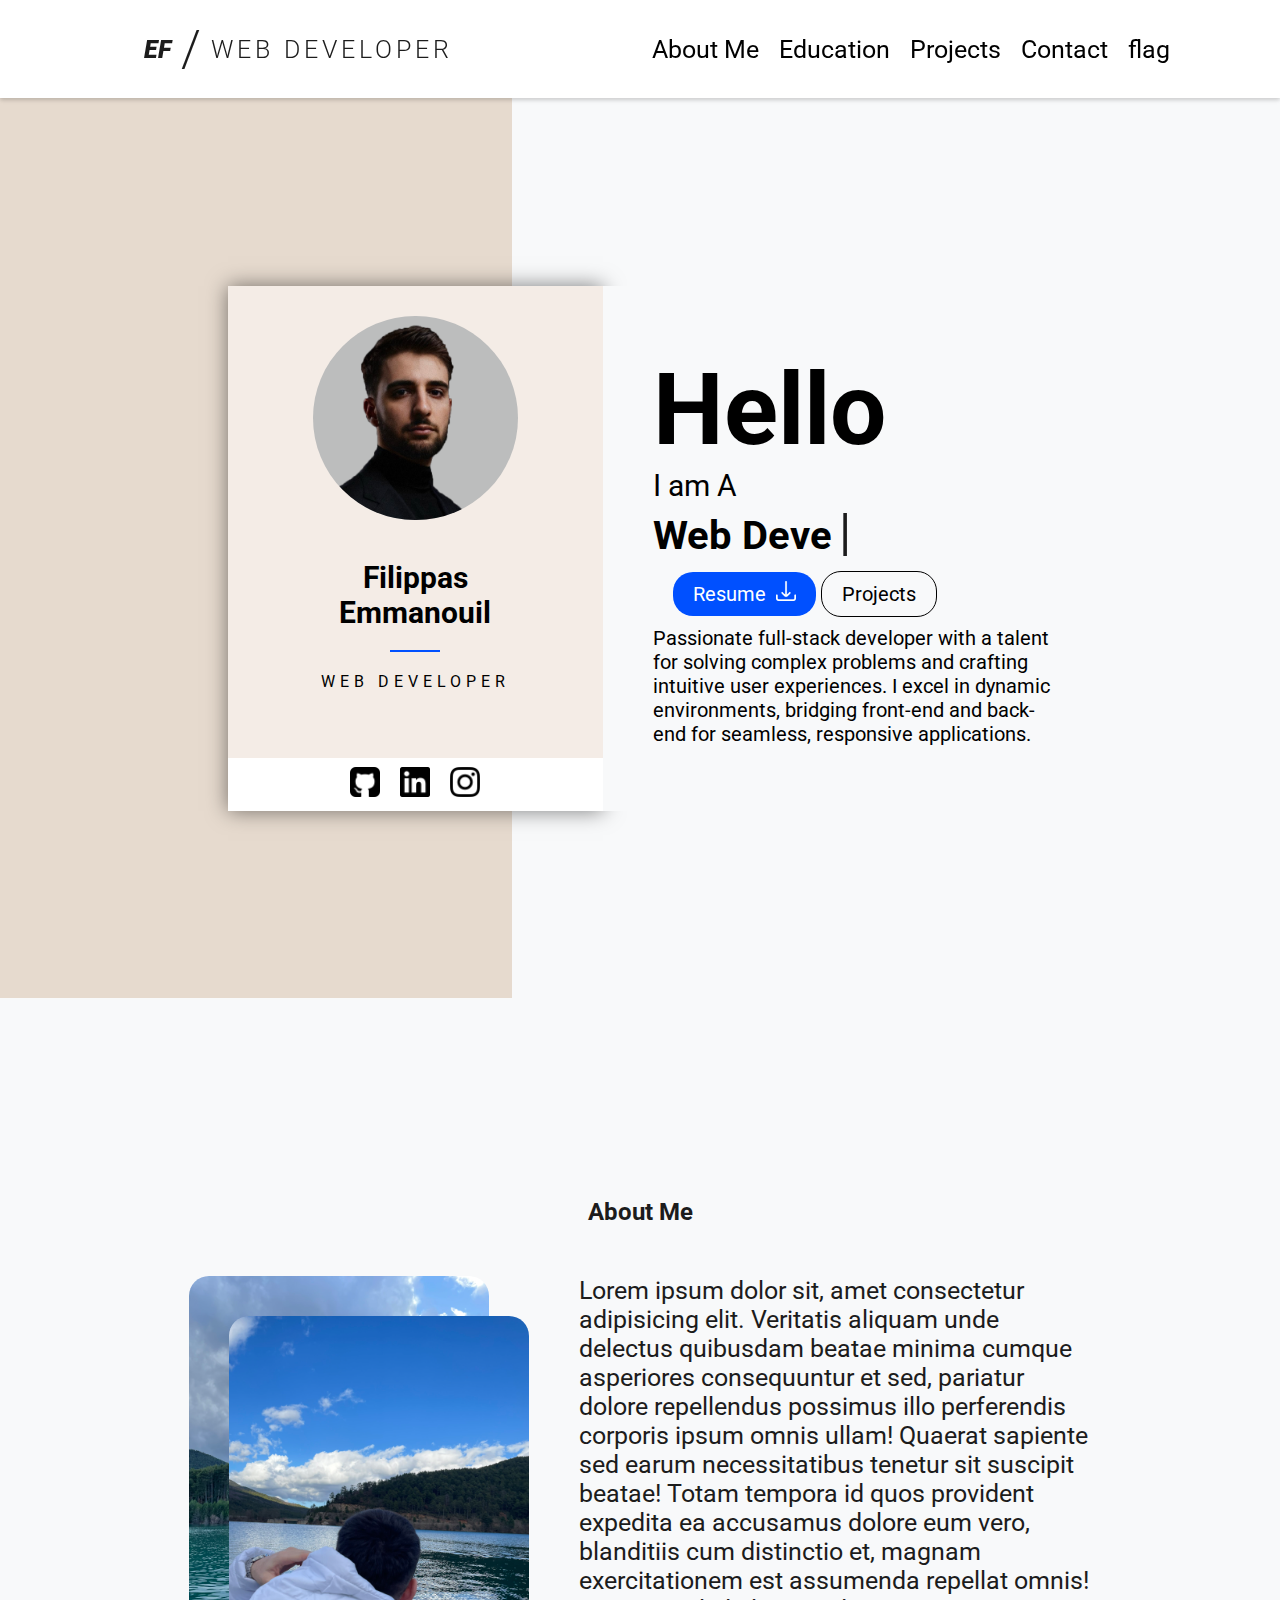
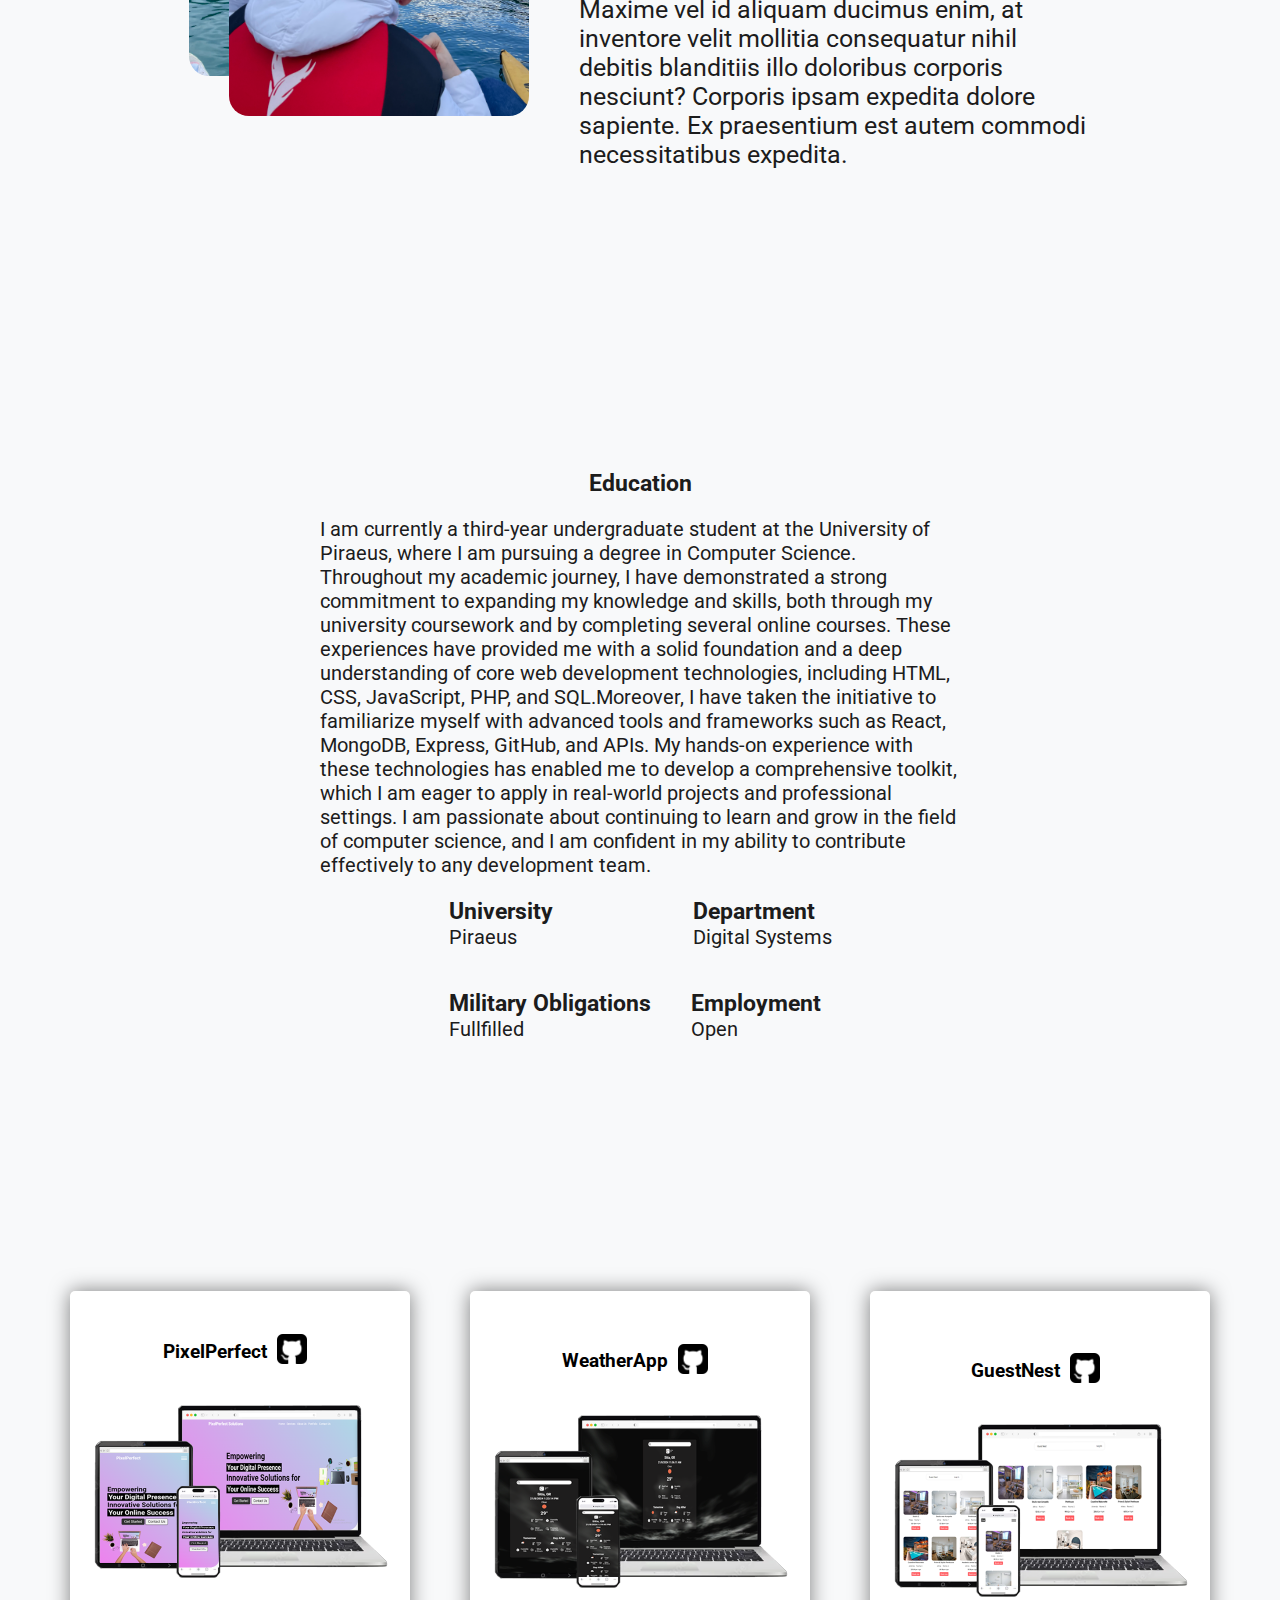
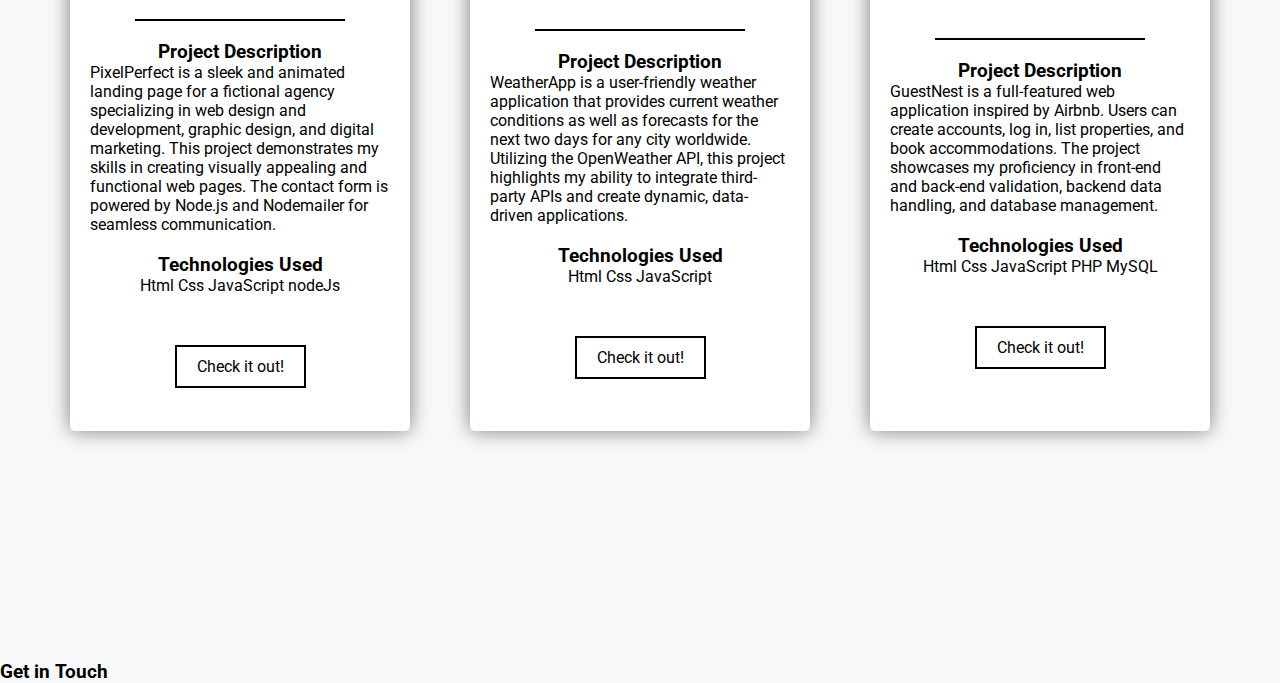
==== commit 69e6cd59: "Mobile navbar and media queries added" ====
--- a/home.html
+++ b/home.html
@@ -1,4 +1,4 @@
-<!DOCTYPE html>
+ <!DOCTYPE html>
 <html lang="en">
 <head>
     <meta charset="UTF-8">
@@ -12,16 +12,16 @@
   
 </head>
 <body>
-    <nav id="nav">
+    <nav id="nav" class="desktop">
         <div class="desktopNav">
             <div class="logo">
                 <a href=""><i>EF</i> <span id="slash">/</span> <SPAN id="subTitle">WEB DEVELOPER</SPAN></a>
                 <div class="navLinks">
                     <ul>
-                        <li><a href="">About Me</a></li>
-                        <li><a href="">Education</a></li>
-                        <li><a href="">Projects</a></li>
-                        <li><a href="">Contact</a></li>
+                        <li><a href="#about">About Me</a></li>
+                        <li><a href="#education">Education</a></li>
+                        <li><a href="#projects">Projects</a></li>
+                        <li><a href="#contact">Contact</a></li>
                         <li><a href="">flag</a></li>
                     </ul>
                 </div>
@@ -29,7 +29,27 @@
         </div>
     </nav>
 
-    <div class="hero">
+    <div class="off-screen-menu">
+        <ul>
+            <li><a href="#about">About Me</a></li>
+            <li><a href="#education">Education</a></li>
+            <li><a href="#projects">Projects</a></li>
+            <li><a href="#contact">Contact</a></li>
+            <li><a href="">flag</a></li>
+        </ul>
+    </div>
+    <nav class="hamNav">
+        <a href="" id="homeLong"><i>EF</i> <span id="slash">/</span> <SPAN id="subTitle">WEB DEVELOPER</SPAN></a>
+        <a href="" id="homeShort"><i>Filippas</i></a>
+
+        <div class="ham-menu">
+            <span></span>
+            <span></span>
+            <span></span>
+        </div>
+    </nav>
+
+    <div id="hero" class="hero">
         <div class="heroWrapper">
             <div class="heroCard">
                 <div class="heroIntro">
@@ -65,7 +85,7 @@
     </div>
     </div>
 
-    <div class="about">
+    <div id="about" class="about">
         <div class="aboutContainer">
             <h2>About Me</h2>
             <div class="aboutContent">
@@ -83,7 +103,7 @@
         </div>
     </div>
 
-    <div class="education">
+    <div id="education" class="education">
         
         <div class="educationWrapper">
             <h3>Education</h3>
@@ -103,7 +123,7 @@
         </div>
     </div>
 
-    <div class="projects">
+    <div id="projects" class="projects">
         <div class="projectsWrapper">
             <div class="projectsBoxes">
                 <div class="projBox">
@@ -155,32 +175,21 @@
         </div>
     </div>
 
-    <div class="contact">
+    <div class="contact" id="contact">
         <div class="contactWrapper">
-            <div class="contactArea">
-                <h3>Message Me !</h3>
+            <h3>Get in Touch</h3>
+            <div class="contactContainer">
                 <form action="">
-                    <div class="inputs">
-                        <label for="name">Name</label>
-                        <input type="text" name="name" id="">
-                    </div>
-                    <div class="inputs">
-                        <label for="email">email</label>
-                        <input type="email" name="email" id="">
-                    </div>
-                    <div class="inputs">
-                        <label for="">Message</label>
-                        <textarea name="message" id=""></textarea>
-                    </div>
-                    <input class="sbmt" type="submit" value="Send" >
+
                 </form>
+                <div class="contactInfo">
+                    
+                </div>
 
-                <div class="contactInfo"></div>
             </div>
         </div>
     </div>
 
-
     <script src="script.js"></script>
 </body>
 </html>
--- a/styles.css
+++ b/styles.css
@@ -103,7 +103,7 @@
     align-items: center;
     background: linear-gradient(90deg, #e6dace 40%, #f8f9fa 40%);
     min-height: 500px;
-    height: 100vh;
+    min-height: 100vh;
 }
 
 .heroCard{
@@ -111,10 +111,11 @@
     width: 100%;
     align-items: center;
     justify-content: center;
-    
+    flex-wrap: wrap;
 }
 
 .heroIntro{
+    order: 1;
     display: flex;
     flex-direction: column;
     justify-content: center;
@@ -142,10 +143,11 @@
     letter-spacing: 5px;
 }
 .heroMain{
+    order: 2;
     display: flex;
     flex-direction: column;
     justify-content: center;
-    min-width: 300px;
+    min-width: 360px;
     padding-left: 50px;
     z-index: 100;
     height: 525px;
@@ -222,7 +224,9 @@
 }
 
 .typewriterContainer p {
-    width: 400px;
+    
+    max-width: 400px;
+    min-width: 300px;
 }
 #text{
     font-size: 40px;
@@ -275,6 +279,7 @@
 }
 
 .aboutContainer{
+    padding-top: 200px;
     display: flex;
     flex-direction: column;
     justify-content: center;
@@ -286,7 +291,7 @@
     display: flex;
     flex-wrap: wrap;
     justify-content: center;
-    margin-top: 100px;
+    margin-top: 50px;
 }
 
 .aboutText{
@@ -299,6 +304,7 @@
 }
 
 .education {
+    padding-top: 100px;
     display: flex;
     justify-content: center;
     align-items: center;
@@ -343,7 +349,8 @@
 }
 
 .projBox img{
-    width: 350px;
+    min-width: 300px;
+    max-width: 300px;
 }
 
 .projBox {
@@ -427,73 +434,116 @@
 }
 
 
-.contactWrapper{
-    display: flex;
-    justify-content: center;
-    align-items: center;
-    background: linear-gradient(25deg, #e6dace 45%, #f8f9fa 30%);;
-    padding: 100px 0;
-}
-
-.contactArea{
-    background-color: #f4ece6 ;
-    width: 500px;
-    min-width: 300px;
+html {
+    scroll-behavior: smooth;
+}
+
+
+.off-screen-menu{
+    background-color: #f8f9fa;
+    height: 100vh;
+    width: 450px;
+    position: fixed;
+    top: 0;
+    right: -450px;
     display: flex;
     flex-direction: column;
     justify-content: center;
     align-items: center;
-    box-shadow: 0 0 20px rgba(0, 0, 0, 0.5);
-
-}
-
-.contactArea h3 {
-    margin-top: 30px;
-    font-size: 34px;
-}
-
-.contactArea form {
+    text-align: center;
+    font-size: 3rem;
+    transition: .3s ease;
+    z-index: 1000;
+    
+}
+
+.off-screen-menu a {
+    text-decoration: none;
+    color: black;
+}
+
+.off-screen-menu ul {
+    list-style-type: none;
+}
+
+.off-screen-menu ul li{
+    margin-bottom: 30px;
+}
+
+.off-screen-menu.active{
+    right: 0;
+}
+
+.hamNav{
+    padding: 1rem;
+    display: flex;
+    
+}
+
+.ham-menu{
+    height: 50px;
+    width: 50px;
+    margin-left: auto;
+    position: relative;
+    z-index: 1001;
+}
+
+.ham-menu span {
+    height: 5px;
     width: 100%;
-    height: 100%;
-    display: flex;
-    flex-direction: column;
-    margin-top: 50px;
-    margin-bottom: 40px;
-    align-items: center;
-    font-size: 24px;
-}
-
-.inputs{
-    position:relative ;
-    width: 90%;
-}
-.inputs label {
+    background-color: black;
+    border-radius: 25px;
     position: absolute;
-    top: 8px ;
-    left: 2px;
-}
-
-.inputs input {
-    margin-bottom: 50px;
-    width: 100%;
-    height: 40px;
-    font-size: 24px;
-}
-
-.inputs textarea {
-    margin-bottom: 100px;
-    width: 100%;
-    height: 150px;
-}
-
-.sbmt {
-    margin-top: auto;
-    margin-bottom: 40px;
+    top: 50%;   
+    left: 50%;
+    transform: translate(-50%, -50%);
+    transition: .3s ease;
+}
+
+.ham-menu span:nth-child(1){
+    top: 25%;
+}
+.ham-menu span:nth-child(3){
+    top: 75%;
+}
+
+.ham-menu.active span:nth-child(1){
+    top: 50%;
+    transform: translate(-50%, -50%) rotate(45deg);
+}
+
+.ham-menu.active span:nth-child(2){
+    opacity: 0;
+}
+
+.ham-menu.active span:nth-child(3){
+    top: 50%;
+    transform: translate(-50%, -50%) rotate(-45deg);
+}
+
+.hamNav a {
+    z-index: 1001;
+    color: #1C1C1C;
     font-size: 25px;
-    background-color: #ffffff;
-    color: black;
-    border: none;
-    padding: 15px 30px;
-    border-radius: 50px;
-    box-shadow: 0px 2px 4px rgba(0, 0, 0, 0.1);
-}+    font-weight: 900;
+    display: flex;
+    align-items: center;
+}
+
+.desktop, .hamNav {
+    transform: translateY(0);
+    transition: transform 0.3s ease-in-out;
+    position: sticky;
+    top: 0;
+    z-index: 1000;
+    background-color: white; 
+    box-shadow: 0 2px 5px rgba(0, 0, 0, 0.1); 
+}
+
+.desktop, .hamNav.visible {
+    transform: translateY(0); 
+}
+
+.desktop:not(.visible), .hamNav:not(.visible) {
+    transform: translateY(-100%); 
+}
--- a/mediaqueries.css
+++ b/mediaqueries.css
@@ -0,0 +1,96 @@
+@media screen and (max-width: 1100px) {
+    .desktopNav {
+        display: none;
+    }
+    
+}
+
+@media screen and (min-width: 1101px) {
+    .hamNav {
+        display: none;
+    }
+    
+}
+
+@media screen and (max-width: 824px) {
+    .heroWrapper{
+        background: none;
+
+    }
+    .heroIntro{
+        margin: 40px;
+    }
+    .heroMain{
+        padding: 0;
+        margin: 10px;
+    }
+    .aboutContent{
+        margin-top: 0px;
+    }
+    .aboutContainer{
+        padding-top: 100px;
+    }
+    .education{
+        padding-top: 0 ;
+    }
+
+    
+
+    .heroIntro {
+        order: 2;
+    }
+
+    .heroMain {
+        order: 1;
+    }
+}
+
+@media screen and (max-width: 400px) {
+    .typewriter{
+        height: 146px;
+    }
+}
+
+@media screen and (min-width:431px){
+    #homeShort{
+        display: none;
+    }
+}
+
+@media screen and (max-width: 430px) {
+    #homeLong{
+        display: none;
+    }
+    #homeShort{
+        margin-left: 20px;
+        font-size: 35px;
+    }
+    .off-screen-menu{
+        width: 100vw;
+    }
+
+}
+
+
+@media screen and (max-width: 1000px) {
+    .aboutImages{
+        display: none;
+    }
+    .aboutText{
+        width: 100%;
+        margin: 40px;
+    }
+    .educationWrapper{
+        width: 100%;
+        margin: 40px;
+    }
+}
+
+@media screen and (max-width: 350px) {
+    .heroMain{
+        min-width: unset;
+    }
+    .heroBtn{
+        margin: 20px 0px ;
+    }
+}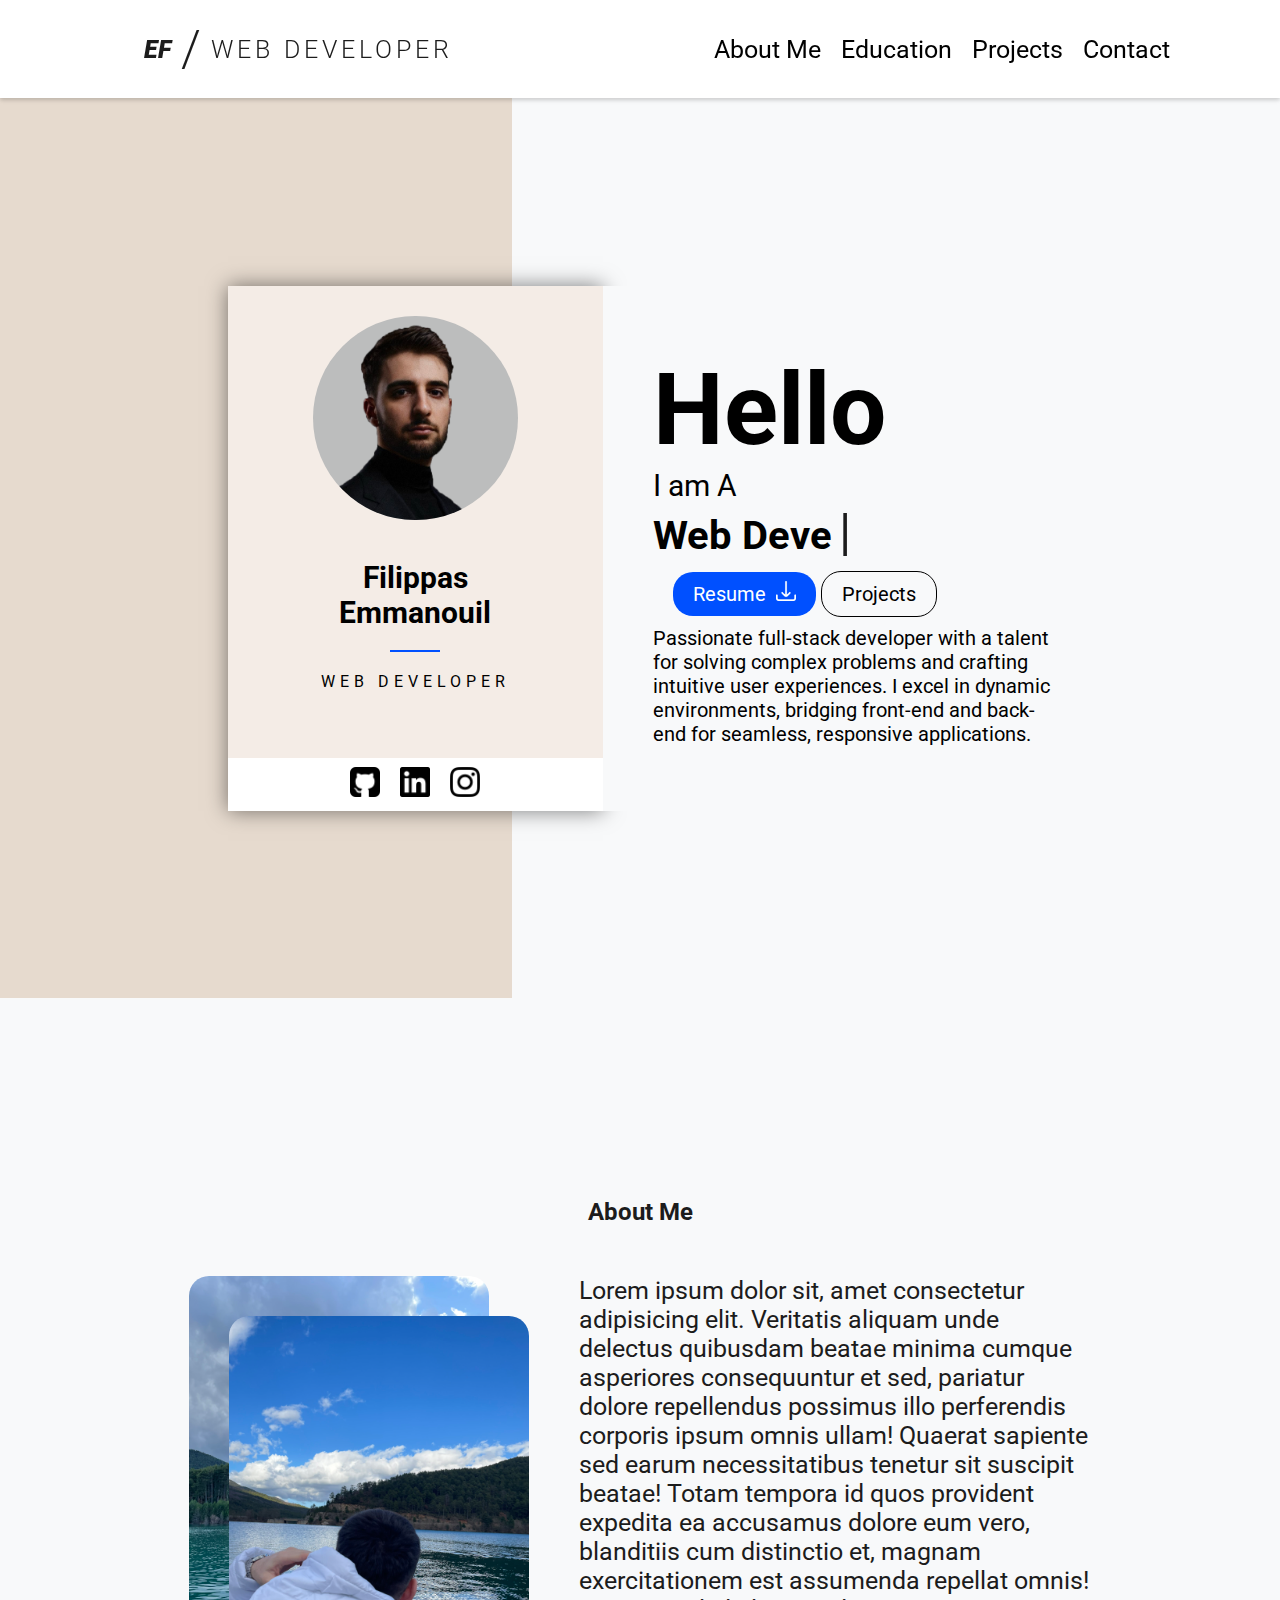
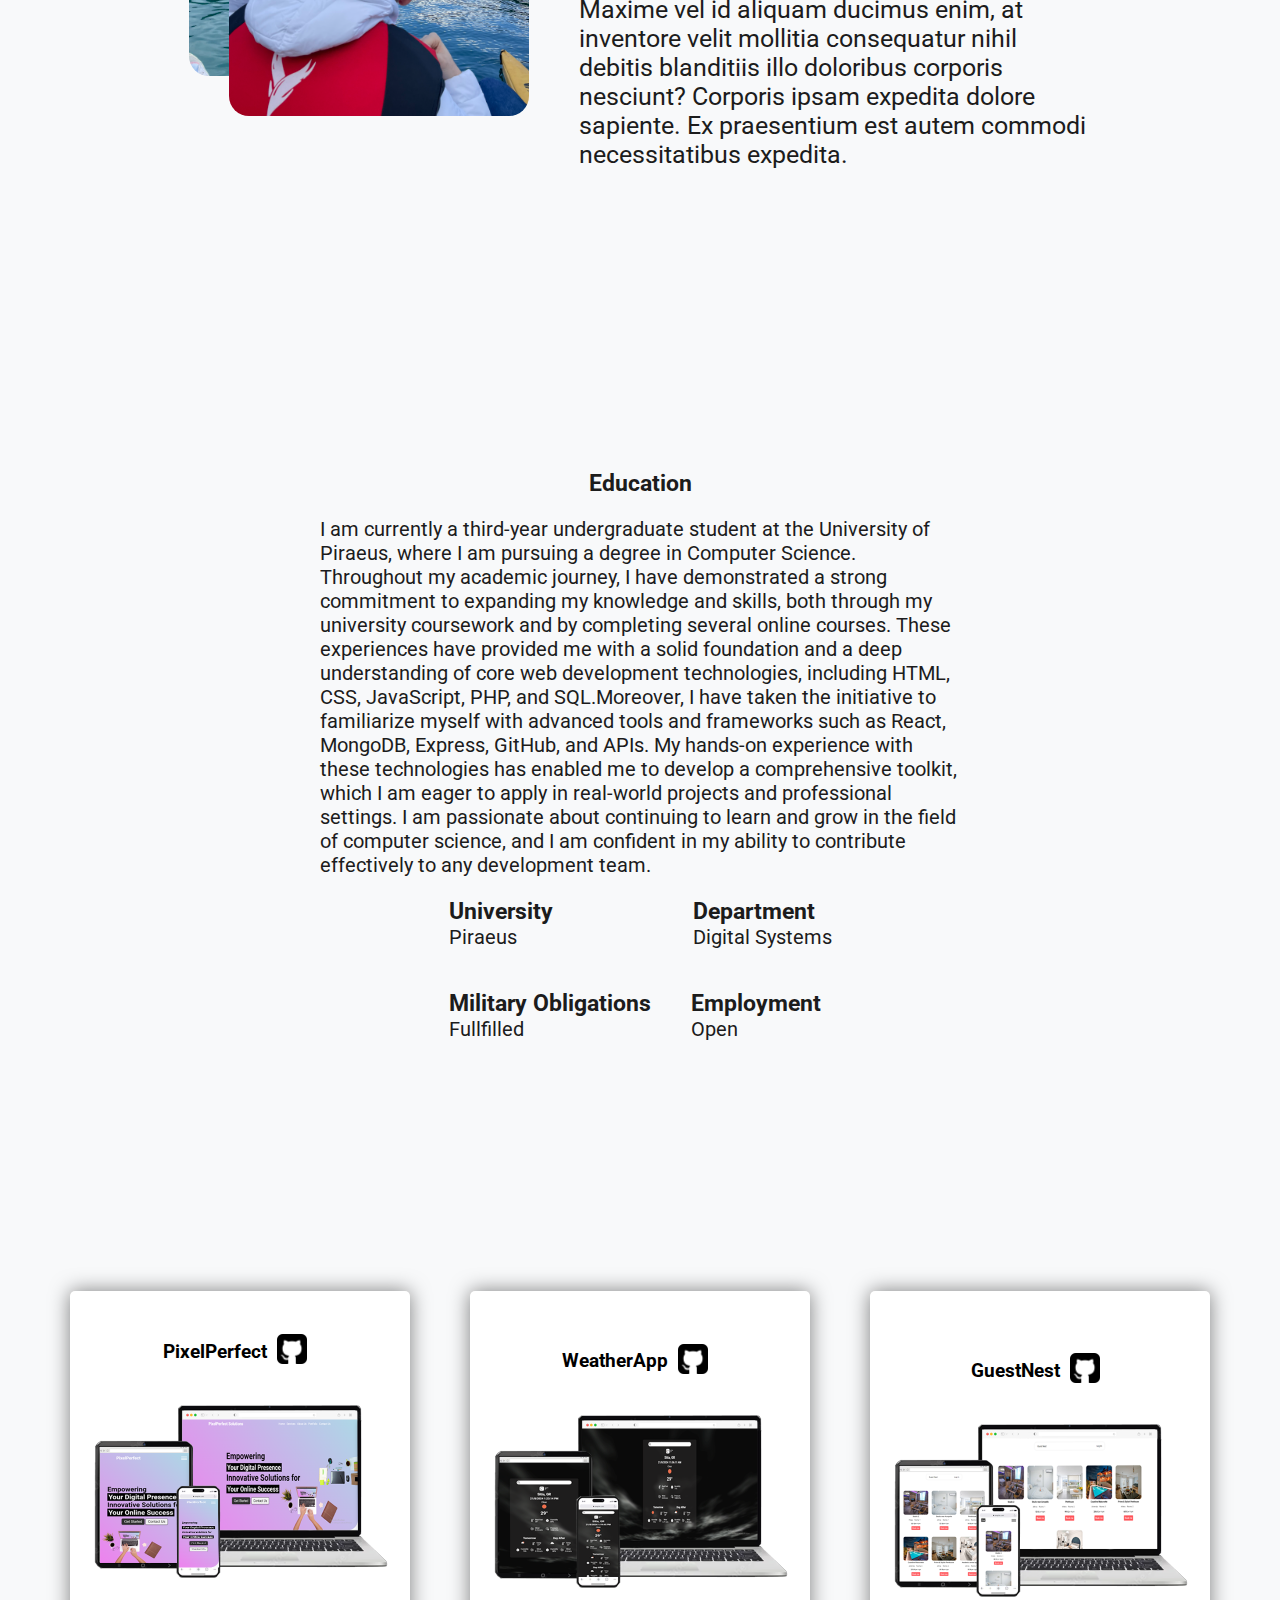
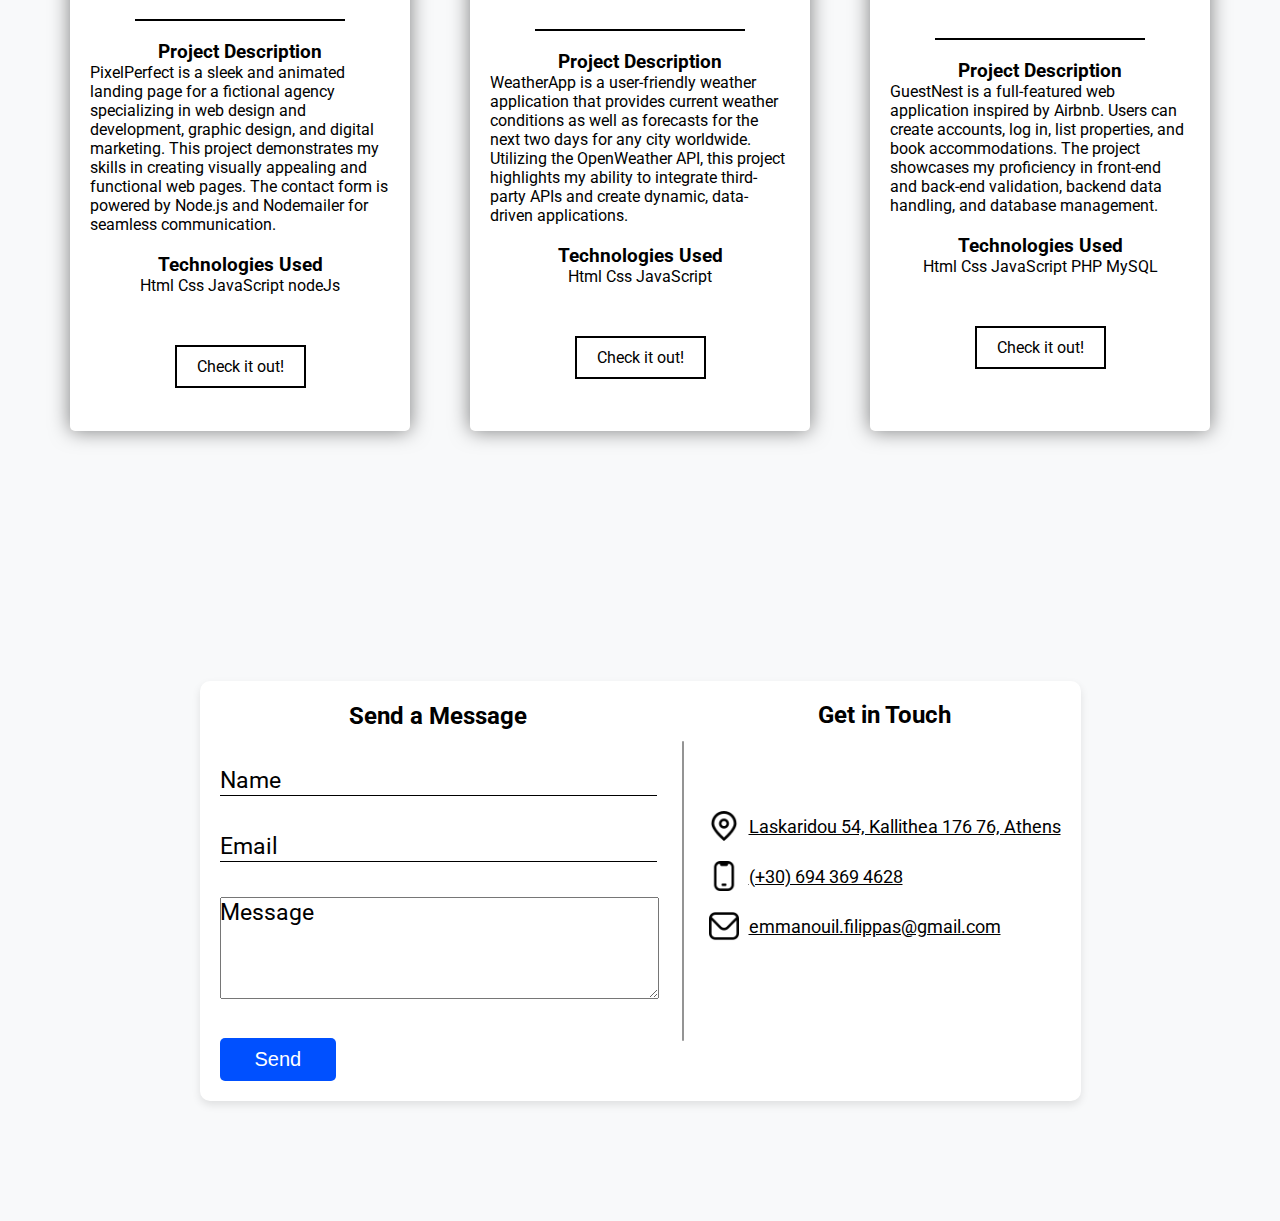
==== commit 7d10ae4a: "contact area styling complete" ====
--- a/home.html
+++ b/home.html
@@ -22,7 +22,6 @@
                         <li><a href="#education">Education</a></li>
                         <li><a href="#projects">Projects</a></li>
                         <li><a href="#contact">Contact</a></li>
-                        <li><a href="">flag</a></li>
                     </ul>
                 </div>
             </div>
@@ -35,7 +34,6 @@
             <li><a href="#education">Education</a></li>
             <li><a href="#projects">Projects</a></li>
             <li><a href="#contact">Contact</a></li>
-            <li><a href="">flag</a></li>
         </ul>
     </div>
     <nav class="hamNav">
@@ -177,12 +175,50 @@
 
     <div class="contact" id="contact">
         <div class="contactWrapper">
-            <h3>Get in Touch</h3>
+            
             <div class="contactContainer">
                 <form action="">
-
+                    <h2>Send a Message</h2>
+                    <div class="contactForm">
+                        <div class="formGroup">
+                            <label for="name">Name</label>
+                            <input type="text" id="name" name="name" required>
+                        </div>
+                        <div class="formGroup">
+                            <label for="email">Email</label>
+                            <input type="email" id="email" name="email" required>
+                        </div>
+                        <div class="formGroup">
+                            <label for="message">Message</label>
+                            <textarea name="message" id="message" cols="30" rows="10" required></textarea>
+                        </div>
+                        <button type="submit">Send</button>
+                    </div>
                 </form>
-                <div class="contactInfo">
+                <span id="coll"></span>
+                
+                <div class="contactAddress">
+                    <h2>Get in Touch</h2>
+                    <div class="infoLinks">
+                        <p>
+                            <a href="https://www.google.com/maps?q=Laskaridou+54,+Kallithea+176+76,+Athens" target="_blank">
+                                <img src="Assets/location.png" alt="addressIcon">
+                                Laskaridou 54, Kallithea 176 76, Athens
+                            </a>
+                        </p>
+                        <p>
+                            <a href="tel:+306943694628">
+                                <img src="Assets/smartphone-call.png" alt="phoneIcon">
+                                (+30) 694 369 4628
+                            </a>
+                        </p>
+                        <p>
+                            <a href="mailto:emmanouil.filippas@gmail.com">
+                                <img src="Assets/mail.png" alt="emailIcon">
+                                emmanouil.filippas@gmail.com
+                            </a>
+                        </p> 
+                    </div>
                     
                 </div>
 
@@ -192,4 +228,4 @@
 
     <script src="script.js"></script>
 </body>
-</html>
+</html> 
--- a/styles.css
+++ b/styles.css
@@ -547,3 +547,113 @@
 .desktop:not(.visible), .hamNav:not(.visible) {
     transform: translateY(-100%); 
 }
+
+.contact{
+    width: 100%;
+}
+.contactWrapper{
+    display: flex;
+    justify-content: center;
+    align-items: center;
+    flex-direction: column;
+    margin-bottom: 100px;
+}
+.contactContainer{
+    display: flex;
+    justify-content: center;
+    align-items: center;
+    flex-wrap: wrap;
+    padding: 20px;
+    background-color: white;
+    box-shadow: 0 4px 8px rgba(0, 0, 0, 0.1);
+    border-radius: 10px;
+    margin: 20px;
+}
+
+form {
+    display: flex;
+    flex-direction: column;
+    align-items: center;
+}
+
+.formGroup{
+    margin: 35px 0;
+    position: relative;
+}
+
+.formGroup input{
+    width: 100%;
+    height: 30px;
+    border: none;
+    border-bottom: solid 1px black;
+    font-size: 25px;
+}
+
+.formGroup textarea{
+    width: 100%;
+    height: 100px;
+    font-size: 23px;
+}
+
+.formGroup input:focus{
+    outline: none;
+}
+.contactForm label {
+    position: absolute;
+    top: 2px;
+    font-size: 23px;
+    transition: all 0.3s ease;
+}
+
+form button {
+    background-color: #0050ff;
+    color: white;
+    border: none;
+    font-size: 20px;
+    padding: 10px 35px;
+    border-radius: 5px;
+    transition: all 0.2s ease;
+}
+form button:hover {
+    background-color: #246aff;
+    cursor: pointer;
+
+}
+
+.contactAddress{
+    display: flex;
+    justify-content: center;
+    align-items: center;
+    flex-direction: column;
+    height: 380px;
+}
+
+.contactAddress h2{
+    margin-bottom: auto;
+}
+
+.infoLinks{
+    margin-bottom: 120px;   
+}
+
+#coll{
+    background-color: #949494;
+    width: 2px;
+    height: 300px;
+    margin: 25px;
+    border-radius: 20px;
+}
+
+.infoLinks p a {
+    color: black;
+    font-size: 18px;
+    display: flex;
+    align-items: center;
+    margin: 20px 0;
+    text-decoration: underline;
+}
+
+.infoLinks p a img {
+    margin-right: 10px;
+    width: 30px;
+}--- a/mediaqueries.css
+++ b/mediaqueries.css
@@ -93,4 +93,20 @@
     .heroBtn{
         margin: 20px 0px ;
     }
+}
+
+@media screen and (max-width: 883px) {
+    .infoLinks{
+        margin-bottom: 0px;   
+    }
+
+    .contactAddress h2 {
+        margin: 50px 0 0 0;
+    }
+    #coll{
+        display: none;
+    }
+    .contactContainer{
+        flex-direction: column;
+    }
 }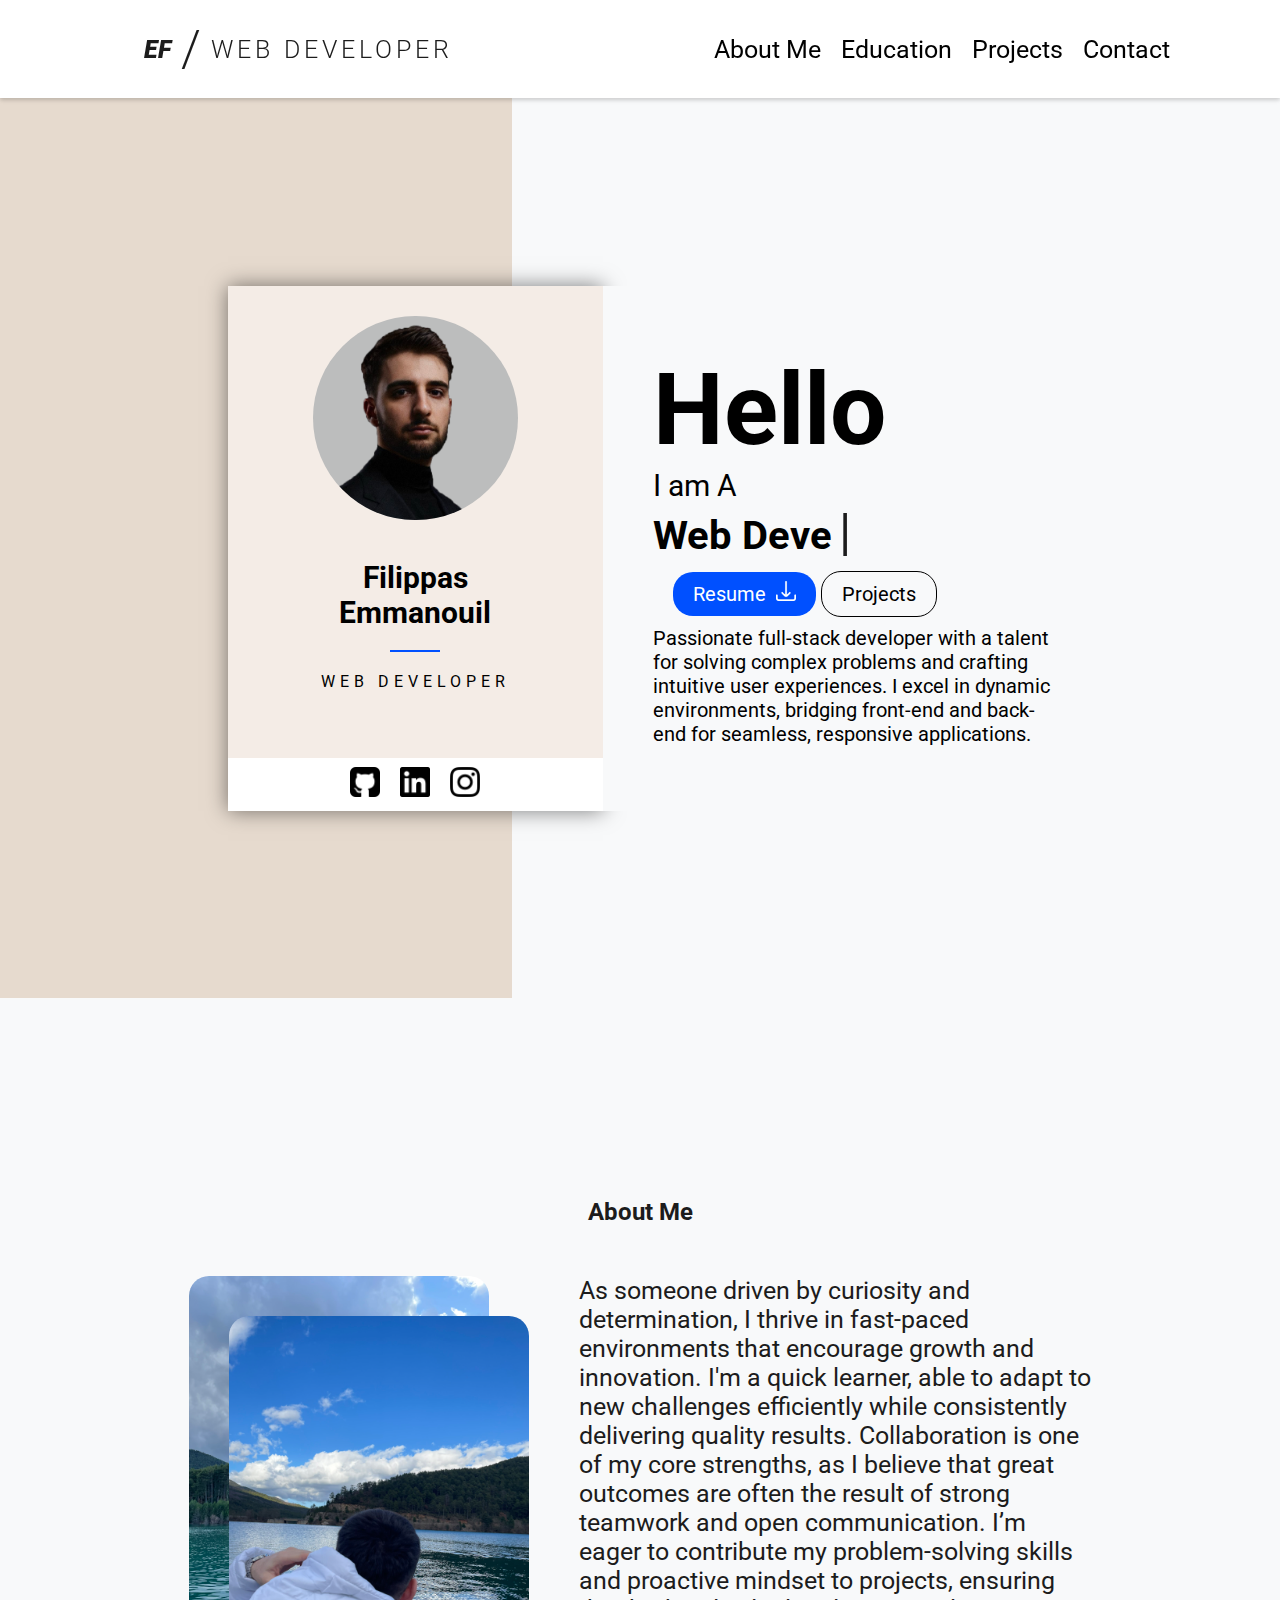
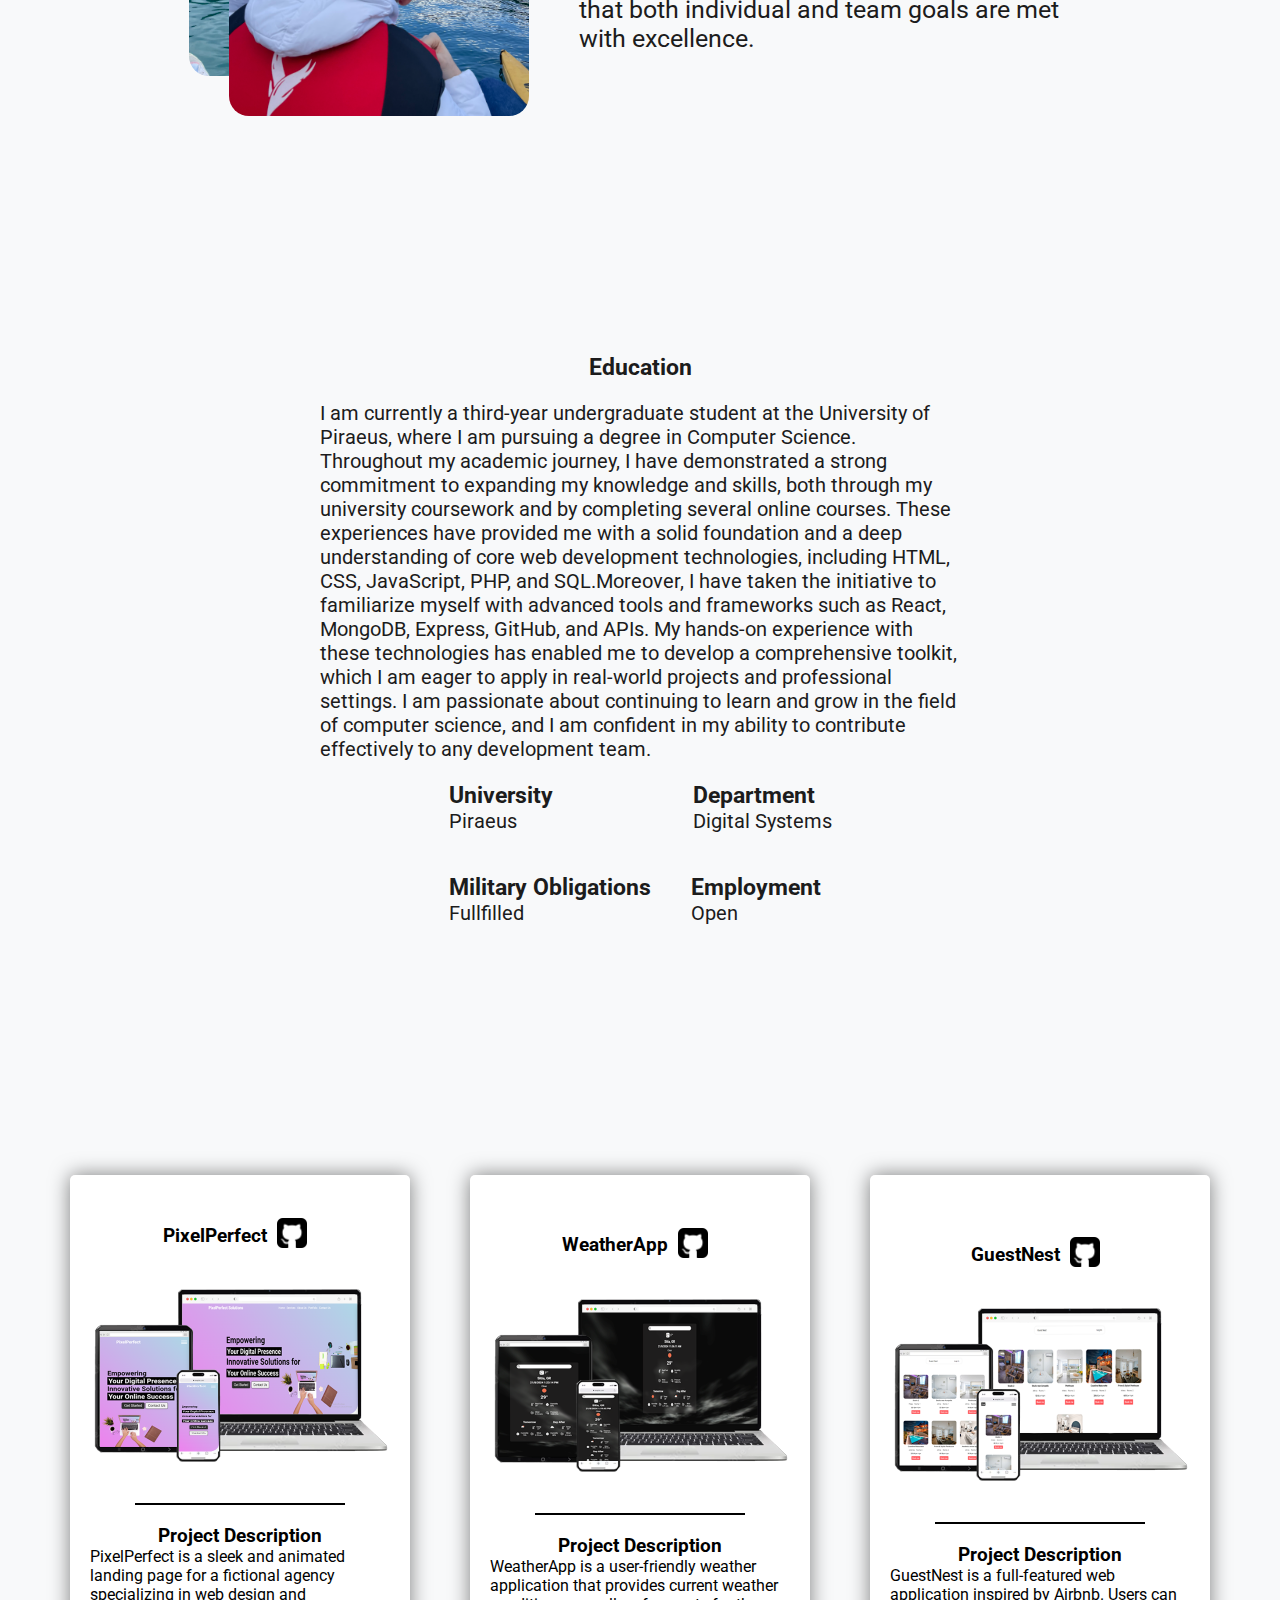
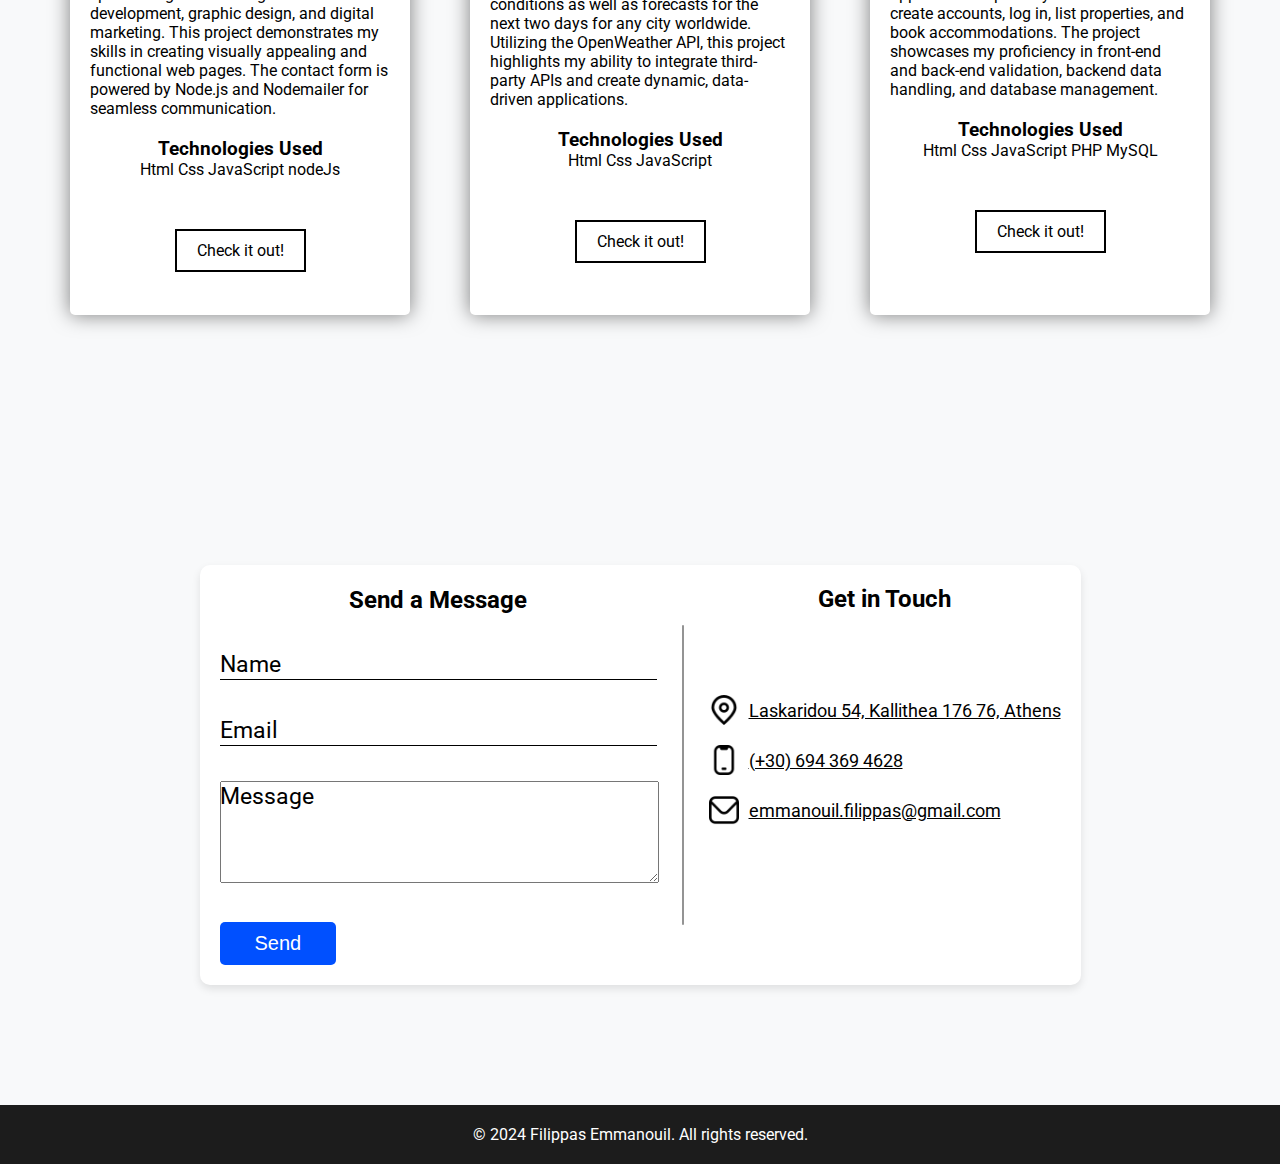
==== commit b8de4488: "added link paths" ====
--- a/home.html
+++ b/home.html
@@ -15,7 +15,7 @@
     <nav id="nav" class="desktop">
         <div class="desktopNav">
             <div class="logo">
-                <a href=""><i>EF</i> <span id="slash">/</span> <SPAN id="subTitle">WEB DEVELOPER</SPAN></a>
+                <a href="#top"><i>EF</i> <span id="slash">/</span> <SPAN id="subTitle">WEB DEVELOPER</SPAN></a>
                 <div class="navLinks">
                     <ul>
                         <li><a href="#about">About Me</a></li>
@@ -37,8 +37,8 @@
         </ul>
     </div>
     <nav class="hamNav">
-        <a href="" id="homeLong"><i>EF</i> <span id="slash">/</span> <SPAN id="subTitle">WEB DEVELOPER</SPAN></a>
-        <a href="" id="homeShort"><i>Filippas</i></a>
+        <a href="#top" id="homeLong"><i>EF</i> <span id="slash">/</span> <SPAN id="subTitle">WEB DEVELOPER</SPAN></a>
+        <a href="#top" id="homeShort"><i>Filippas</i></a>
 
         <div class="ham-menu">
             <span></span>
@@ -56,9 +56,9 @@
                     <span id="line"></span>
                     <p>WEB DEVELOPER</p>
                     <div class="socials">
-                        <a href=""><img id="socialImg" src="Assets/github.256x244.png" alt=""></a>
-                        <a href=""><img id="socialImg" src="Assets/social-linkedin.256x256.png" alt=""></a>
-                        <a href=""><img id="socialImg" src="Assets/instagram-fill.256x256.png" alt=""></a>
+                        <a href="https://github.com/Filippas-Em" target="_blank"><img id="socialImg" src="Assets/github.256x244.png" alt=""></a>
+                        <a href="https://www.linkedin.com/in/emmanouil-filippas-6ba607328/" target="_blank"><img id="socialImg" src="Assets/social-linkedin.256x256.png" alt=""></a>
+                        <a href="https://www.instagram.com/manos_filippas/"target="_blank"><img id="socialImg" src="Assets/instagram-fill.256x256.png" alt=""></a>
                     </div>
                 </div>
                 <div class="heroMain">
@@ -72,8 +72,8 @@
                                 <span id="cursor">|</span>
                             </div>
                             <div class="heroBtn">
-                                <a href="">Resume <img src="Assets/download.png" alt=""></a>
-                                <a href="">Projects</a>
+                                <a href="Assets/CV.pdf" download="Filippas-Em-CV">Resume <img src="Assets/download.png" alt=""></a>
+                                <a href="#projects">Projects</a>
                             </div>
                             <p>Passionate full-stack developer with a talent for solving complex problems and crafting intuitive user experiences. I excel in dynamic environments, bridging front-end and back-end for seamless, responsive applications.</p>
                         </div>
@@ -92,9 +92,7 @@
                     <img id="profile" src="Assets/profilepic.JPEG" alt="">
                 </div>
                 <div class="aboutText">
-                    <p id="abttxt">Lorem ipsum dolor sit, amet consectetur adipisicing elit. Veritatis aliquam unde delectus quibusdam beatae minima cumque asperiores consequuntur et sed, pariatur dolore repellendus possimus illo perferendis corporis ipsum omnis ullam!
-                    Quaerat sapiente sed earum necessitatibus tenetur sit suscipit beatae! Totam tempora id quos provident expedita ea accusamus dolore eum vero, blanditiis cum distinctio et, magnam exercitationem est assumenda repellat omnis!
-                    Maxime vel id aliquam ducimus enim, at inventore velit mollitia consequatur nihil debitis blanditiis illo doloribus corporis nesciunt? Corporis ipsam expedita dolore sapiente. Ex praesentium est autem commodi necessitatibus expedita.</p>
+                    <p id="abttxt">As someone driven by curiosity and determination, I thrive in fast-paced environments that encourage growth and innovation. I'm a quick learner, able to adapt to new challenges efficiently while consistently delivering quality results. Collaboration is one of my core strengths, as I believe that great outcomes are often the result of strong teamwork and open communication. I’m eager to contribute my problem-solving skills and proactive mindset to projects, ensuring that both individual and team goals are met with excellence.</p>
                 </div>
             </div>
             
@@ -125,7 +123,7 @@
         <div class="projectsWrapper">
             <div class="projectsBoxes">
                 <div class="projBox">
-                    <h3>PixelPerfect <a href=""><img id="socialImg" src="Assets/github.256x244.png" alt=""></a></h3>
+                    <h3>PixelPerfect <a href="https://github.com/Filippas-Em/PixelPerfect" target="_blank"><img id="socialImg" src="Assets/github.256x244.png" alt=""></a></h3>
                     <img src="Assets/pixelPerfectTemp.png" alt="">
                     <span id="dash"></span>
                     <div class="projectsDescription">
@@ -140,7 +138,7 @@
                     <a class="projectButton" href="">Check it out!</a>
                 </div>
                 <div class="projBox">
-                    <h3>WeatherApp <a href=""><img id="socialImg" src="Assets/github.256x244.png" alt=""></a></h3>
+                    <h3>WeatherApp <a href="https://github.com/Filippas-Em/WeatherApp" target="_blank"><img id="socialImg" src="Assets/github.256x244.png" alt=""></a></h3>
                     <img src="Assets/weatherAppTemp.png" alt="">
                     <span id="dash"></span>
                     <div class="projectsDescription">
@@ -155,7 +153,7 @@
                     <a class="projectButton" href="">Check it out!</a>
                 </div>
                 <div class="projBox">
-                    <h3>GuestNest <a href=""><img id="socialImg" src="Assets/github.256x244.png" alt=""></a></h3>
+                    <h3>GuestNest <a href="https://github.com/Filippas-Em/GuestNest" target="_blank"><img id="socialImg" src="Assets/github.256x244.png" alt=""></a></h3>
                     <img src="Assets/guestNestMockup.png" alt="">
                     <span id="dash"></span>
                     <div class="projectsDescription">
@@ -225,6 +223,12 @@
             </div>
         </div>
     </div>
+    <footer>
+        <div class="footerWrapper">
+            <div class="footerContent">
+                <p>© 2024 Filippas Emmanouil. All rights reserved.</p>
+                
+    </footer>
 
     <script src="script.js"></script>
 </body>
--- a/styles.css
+++ b/styles.css
@@ -656,4 +656,13 @@
 .infoLinks p a img {
     margin-right: 10px;
     width: 30px;
+}
+.footerContent{
+    display: flex;
+    justify-content: center;
+    align-items: center;
+    flex-direction: column;
+    background-color: #1C1C1C;
+    color: white;
+    padding: 20px;
 }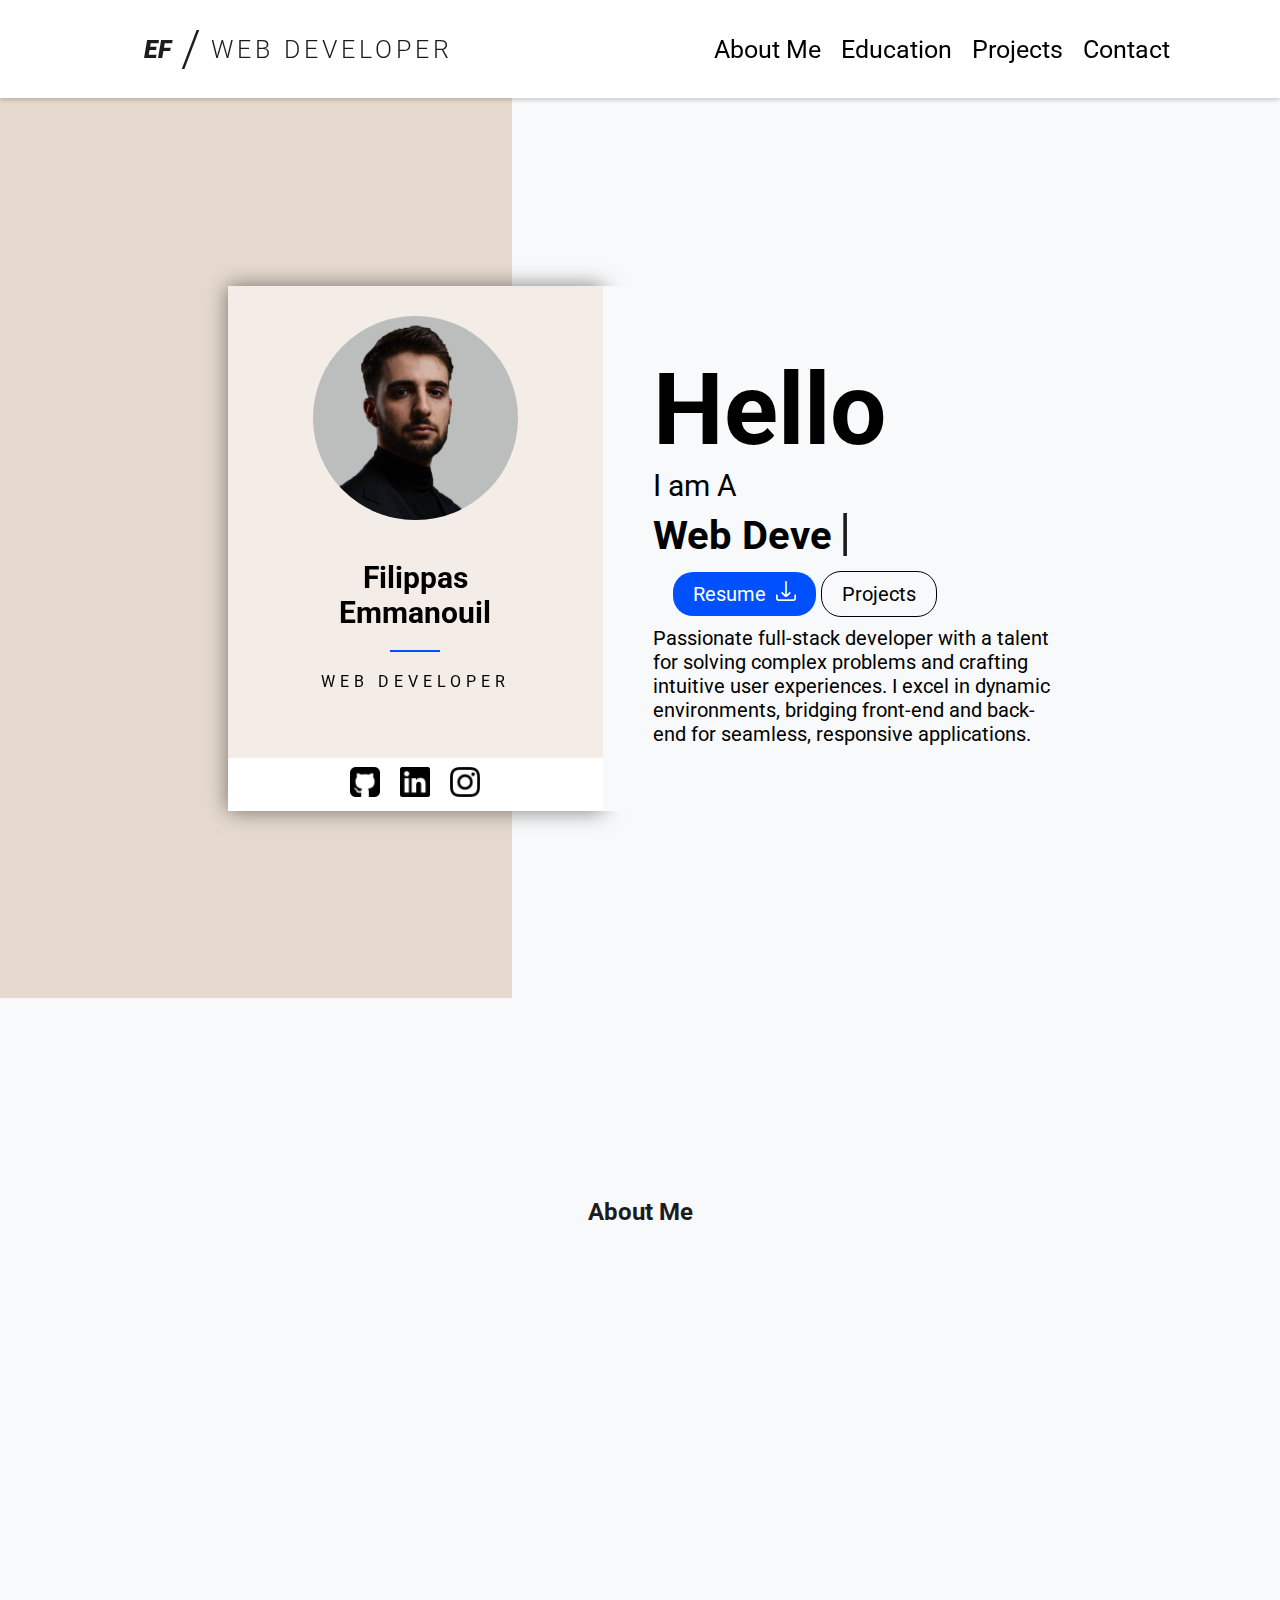
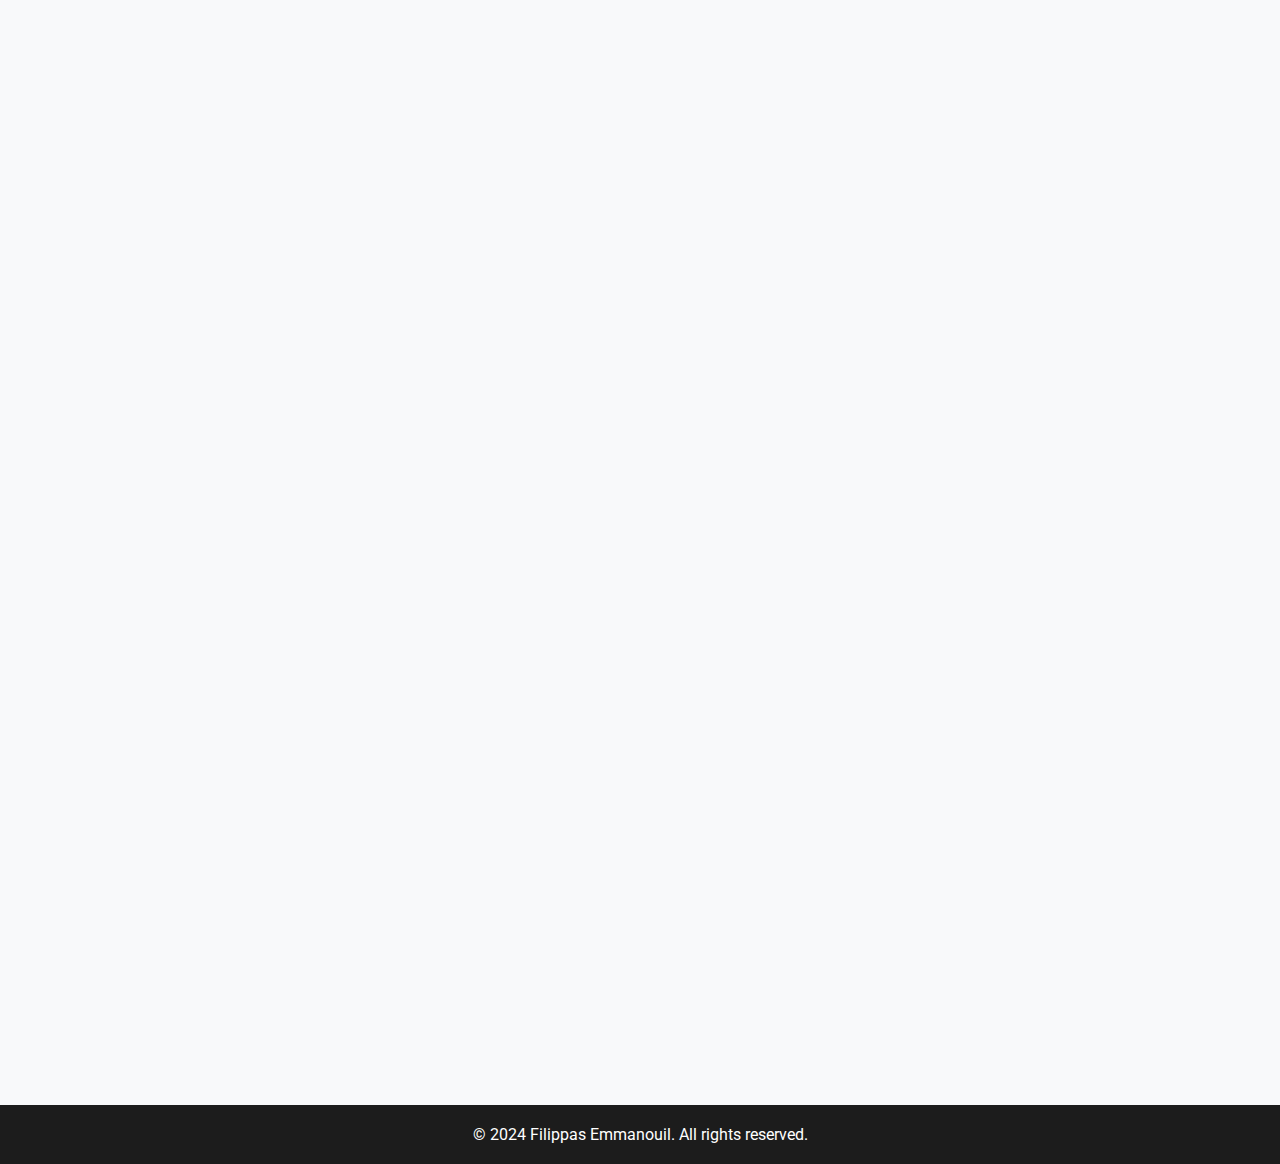
==== commit 3358cae1: "Animations added" ====
--- a/home.html
+++ b/home.html
@@ -5,11 +5,13 @@
     <meta name="viewport" content="width=device-width, initial-scale=1.0">
     <link rel="stylesheet" href="styles.css">
     <link rel="stylesheet" href="mediaqueries.css">
-    <title>Document</title>
+    <title>Portfolio</title>
     <link rel="preconnect" href="https://fonts.googleapis.com">
     <link rel="preconnect" href="https://fonts.gstatic.com" crossorigin>
     <link href="https://fonts.googleapis.com/css2?family=Roboto:ital,wght@0,100;0,300;0,400;0,500;0,700;0,900;1,100;1,300;1,400;1,500;1,700;1,900&display=swap" rel="stylesheet">
-  
+    <link rel="icon" href="Assets/favicon.png" type="image/x-icon">
+    <link rel="shortcut icon" href="/Assets/favicon.png" type="image/x-icon">
+    
 </head>
 <body>
     <nav id="nav" class="desktop">
@@ -49,7 +51,7 @@
 
     <div id="hero" class="hero">
         <div class="heroWrapper">
-            <div class="heroCard">
+            <div class="heroCard hidden">
                 <div class="heroIntro">
                     <img src="Assets/test.png" alt="">
                     <h3>Filippas <br>Emmanouil</h3>
@@ -86,7 +88,7 @@
     <div id="about" class="about">
         <div class="aboutContainer">
             <h2>About Me</h2>
-            <div class="aboutContent">
+            <div class="aboutContent hiddenLeft">
                 <div class="aboutImages">
                     <img id="background" src="Assets/background.JPEG" alt="">
                     <img id="profile" src="Assets/profilepic.JPEG" alt="">
@@ -101,7 +103,7 @@
 
     <div id="education" class="education">
         
-        <div class="educationWrapper">
+        <div class="educationWrapper hiddenLeft">
             <h3>Education</h3>
             <div class="educationText">
                 <p>I am currently a third-year undergraduate student at the University of Piraeus, where I am pursuing a degree in Computer Science. Throughout my academic journey, I have demonstrated a strong commitment to expanding my knowledge and skills, both through my university coursework and by completing several online courses. These experiences have provided me with a solid foundation and a deep understanding of core web development technologies, including HTML, CSS, JavaScript, PHP, and SQL.Moreover, I have taken the initiative to familiarize myself with advanced tools and frameworks such as React, MongoDB, Express, GitHub, and APIs. My hands-on experience with these technologies has enabled me to develop a comprehensive toolkit, which I am eager to apply in real-world projects and professional settings. I am passionate about continuing to learn and grow in the field of computer science, and I am confident in my ability to contribute effectively to any development team.</p>
@@ -122,7 +124,7 @@
     <div id="projects" class="projects">
         <div class="projectsWrapper">
             <div class="projectsBoxes">
-                <div class="projBox">
+                <div class="projBox hiddenLeft">
                     <h3>PixelPerfect <a href="https://github.com/Filippas-Em/PixelPerfect" target="_blank"><img id="socialImg" src="Assets/github.256x244.png" alt=""></a></h3>
                     <img src="Assets/pixelPerfectTemp.png" alt="">
                     <span id="dash"></span>
@@ -135,9 +137,9 @@
                             <p>Html Css JavaScript nodeJs</p>
                         </div>
                     </div>
-                    <a class="projectButton" href="">Check it out!</a>
-                </div>
-                <div class="projBox">
+                    <a class="projectButton" href="" target="_blank">Check it out!</a>
+                </div>
+                <div class="projBox hiddenLeft">
                     <h3>WeatherApp <a href="https://github.com/Filippas-Em/WeatherApp" target="_blank"><img id="socialImg" src="Assets/github.256x244.png" alt=""></a></h3>
                     <img src="Assets/weatherAppTemp.png" alt="">
                     <span id="dash"></span>
@@ -150,9 +152,9 @@
                             <p>Html Css JavaScript</p>
                         </div>
                     </div>
-                    <a class="projectButton" href="">Check it out!</a>
-                </div>
-                <div class="projBox">
+                    <a class="projectButton" href="" target="_blank">Check it out!</a>
+                </div>
+                <div class="projBox hiddenLeft">
                     <h3>GuestNest <a href="https://github.com/Filippas-Em/GuestNest" target="_blank"><img id="socialImg" src="Assets/github.256x244.png" alt=""></a></h3>
                     <img src="Assets/guestNestMockup.png" alt="">
                     <span id="dash"></span>
@@ -165,7 +167,7 @@
                             <p>Html Css JavaScript PHP MySQL</p>
                         </div>
                     </div>
-                    <a class="projectButton" href="http://filippas.works/index.php">Check it out!</a>
+                    <a class="projectButton" href="http://filippas.works/index.php" target="_blank">Check it out!</a>
                 </div>
             </div>
         </div>
@@ -174,7 +176,7 @@
     <div class="contact" id="contact">
         <div class="contactWrapper">
             
-            <div class="contactContainer">
+            <div class="contactContainer hidden">
                 <form action="">
                     <h2>Send a Message</h2>
                     <div class="contactForm">
--- a/styles.css
+++ b/styles.css
@@ -665,4 +665,34 @@
     background-color: #1C1C1C;
     color: white;
     padding: 20px;
+}
+
+.hidden {
+    opacity: 0;
+    filter: blur(10px);
+    transition: all 1.5s ease;
+}
+
+.hiddenLeft {
+    opacity: 0;
+    filter: blur(10px);
+    transform: translateX(-100%);
+    transition: all 1.5s ease;
+}
+
+
+.show {
+    opacity: 1;
+    filter: blur(0px);
+    transform: translate(0);
+}       
+
+.projBox:nth-child(1){
+    transition-delay: 200ms;
+}
+.projBox:nth-child(2){
+    transition-delay: 400ms;
+}
+.projBox:nth-child(3){
+    transition-delay: 600ms;
 }